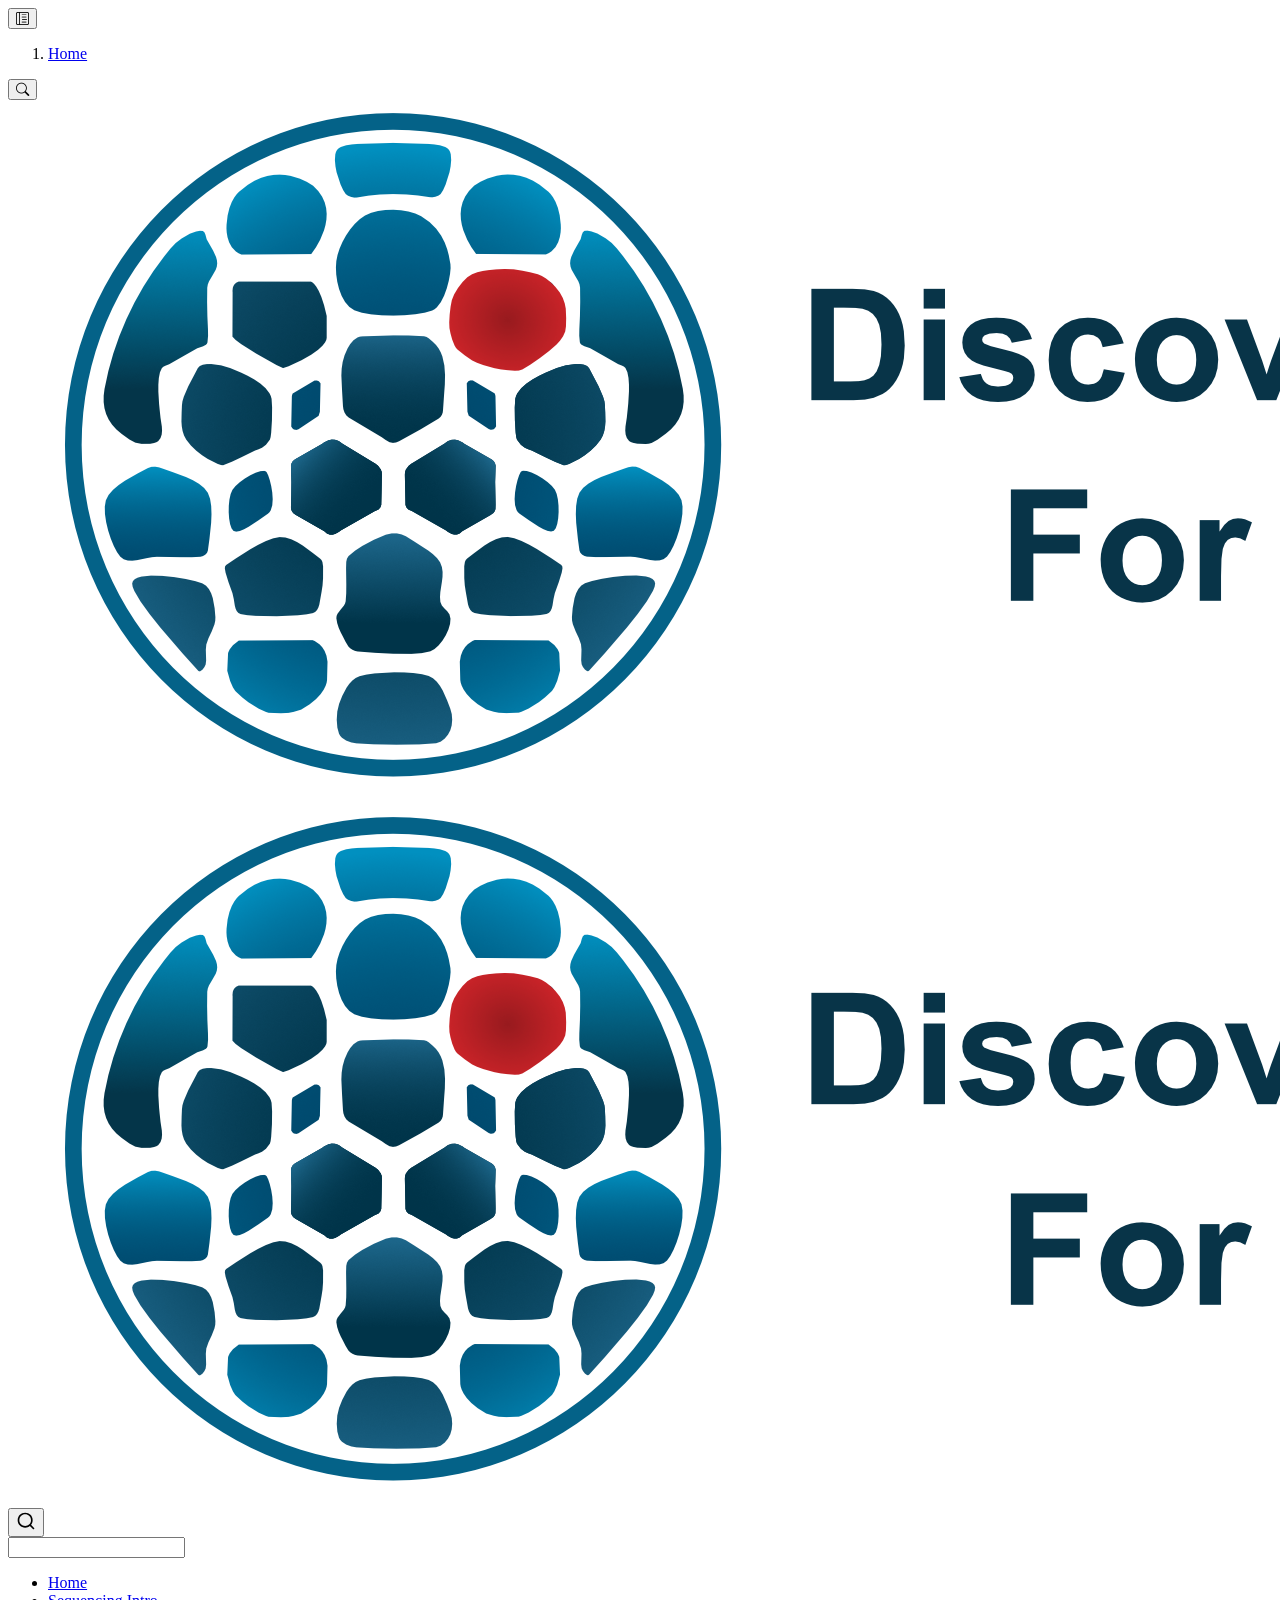
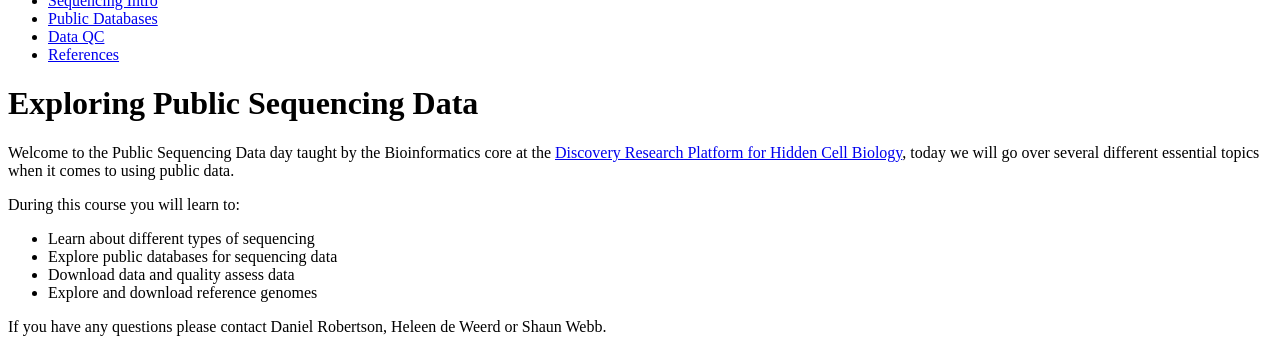
==== docs/index.html @ c01c335b "Initial setup of training" ====
<!DOCTYPE html>
<html xmlns="http://www.w3.org/1999/xhtml" lang="en" xml:lang="en"><head>

<meta charset="utf-8">
<meta name="generator" content="quarto-1.10.18">

<meta name="viewport" content="width=device-width, initial-scale=1.0, user-scalable=yes">


<title>Exploring Public Sequencing Data – Exploring Public Data</title>
<style>
/* Default styles provided by pandoc.
** See https://pandoc.org/MANUAL.html#variables-for-html for config info.
*/
span.smallcaps{font-variant: small-caps;}
div.columns{display: flex; gap: 1.5em;}
div.column{flex: auto;}
@media screen {
div.columns{gap: min(4vw, 1.5em);}
div.column{overflow-x: auto;}
}
div.hanging-indent{margin-left: 1.5em; text-indent: -1.5em;}
ul.task-list{list-style: none;}
ul.task-list li input[type="checkbox"] {
  width: 0.8em;
  margin: 0 0.8em 0.2em -1em; /* quarto-specific, see https://github.com/quarto-dev/quarto-cli/issues/4556 */ 
  vertical-align: middle;
}
</style>


<script src="site_libs/quarto-nav/quarto-nav.js"></script>
<script src="site_libs/quarto-nav/headroom.min.js"></script>
<script src="site_libs/clipboard/clipboard.min.js"></script>
<script src="site_libs/quarto-search/autocomplete.umd.js"></script>
<script src="site_libs/quarto-search/fuse.min.js"></script>
<script src="site_libs/quarto-search/quarto-search.js"></script>
<meta name="quarto:offset" content="./">
<link href="./images/DRP_banner_transparent2.png" rel="icon" type="image/png">
<script src="site_libs/quarto-html/quarto.js" type="module"></script>
<script src="site_libs/quarto-html/tabsets/tabsets.js" type="module"></script>
<script src="site_libs/quarto-html/popper.min.js"></script>
<script src="site_libs/quarto-html/tippy.umd.min.js"></script>
<script src="site_libs/quarto-html/anchor.min.js"></script>
<link href="site_libs/quarto-html/tippy.css" rel="stylesheet">
<link href="site_libs/quarto-html/quarto-syntax-highlighting-64a204ab8560d761af7679ceaba22944.css" rel="stylesheet" class="quarto-color-scheme" id="quarto-text-highlighting-styles">
<link href="site_libs/quarto-html/quarto-syntax-highlighting-dark-b85bc7c33db8c58e0ec93c3465666fed.css" rel="stylesheet" class="quarto-color-scheme quarto-color-alternate" id="quarto-text-highlighting-styles">
<link href="site_libs/quarto-html/quarto-syntax-highlighting-64a204ab8560d761af7679ceaba22944.css" rel="stylesheet" class="quarto-color-scheme-extra" id="quarto-text-highlighting-styles">
<script src="site_libs/bootstrap/bootstrap.min.js"></script>
<link href="site_libs/bootstrap/bootstrap-icons.css" rel="stylesheet">
<link href="site_libs/bootstrap/bootstrap-172ba59bd5e0b52282274ba0c0cc16fc.min.css" rel="stylesheet" append-hash="true" class="quarto-color-scheme" id="quarto-bootstrap" data-mode="light">
<link href="site_libs/bootstrap/bootstrap-dark-172ba59bd5e0b52282274ba0c0cc16fc.min.css" rel="stylesheet" append-hash="true" class="quarto-color-scheme quarto-color-alternate" id="quarto-bootstrap" data-mode="light">
<link href="site_libs/bootstrap/bootstrap-172ba59bd5e0b52282274ba0c0cc16fc.min.css" rel="stylesheet" append-hash="true" class="quarto-color-scheme-extra" id="quarto-bootstrap" data-mode="light">
<script id="quarto-search-options" type="application/json">{
  "location": "sidebar",
  "copy-button": false,
  "collapse-after": 3,
  "panel-placement": "start",
  "type": "textbox",
  "limit": 50,
  "keyboard-shortcut": [
    "f",
    "/",
    "s"
  ],
  "show-item-context": false,
  "language": {
    "search-no-results-text": "No results",
    "search-matching-documents-text": "matching documents",
    "search-copy-link-title": "Copy link to search",
    "search-hide-matches-text": "Hide additional matches",
    "search-more-match-text": "more match in this document",
    "search-more-matches-text": "more matches in this document",
    "search-clear-button-title": "Clear",
    "search-text-placeholder": "",
    "search-detached-cancel-button-title": "Cancel",
    "search-submit-button-title": "Submit",
    "search-label": "Search"
  }
}</script>


<link rel="stylesheet" href="challengestyles.css">
</head>

<body class="nav-sidebar floating quarto-light">

<div id="quarto-search-results"></div>
  <header id="quarto-header" class="headroom fixed-top">
  <nav class="quarto-secondary-nav">
    <div class="container-fluid d-flex">
      <button type="button" class="quarto-btn-toggle btn" data-bs-toggle="collapse" role="button" data-bs-target=".quarto-sidebar-collapse-item" aria-controls="quarto-sidebar" aria-expanded="false" aria-label="Toggle sidebar navigation" onclick="if (window.quartoToggleHeadroom) { window.quartoToggleHeadroom(); }">
        <i class="bi bi-layout-text-sidebar-reverse"></i>
      </button>
        <nav class="quarto-page-breadcrumbs" aria-label="breadcrumb"><ol class="breadcrumb"><li class="breadcrumb-item"><a href="./index.html">Home</a></li></ol></nav>
        <a class="flex-grow-1" role="navigation" data-bs-toggle="collapse" data-bs-target=".quarto-sidebar-collapse-item" aria-controls="quarto-sidebar" aria-expanded="false" aria-label="Toggle sidebar navigation" onclick="if (window.quartoToggleHeadroom) { window.quartoToggleHeadroom(); }">      
        </a>
      <button type="button" class="btn quarto-search-button" aria-label="Search" onclick="window.quartoOpenSearch();">
        <i class="bi bi-search"></i>
      </button>
    </div>
  </nav>
</header>
<!-- content -->
<div id="quarto-content" class="quarto-container page-columns page-rows-contents page-layout-article">
<!-- sidebar -->
  <nav id="quarto-sidebar" class="sidebar collapse collapse-horizontal quarto-sidebar-collapse-item sidebar-navigation floating overflow-auto">
    <div class="pt-lg-2 mt-2 text-left sidebar-header">
      <a href="./index.html" class="sidebar-logo-link">
      <img src="./images/DRP_banner_transparent2.png" alt="" class="sidebar-logo light-content py-0 d-lg-inline d-none">
      <img src="./images/DRP_banner_transparent2.png" alt="" class="sidebar-logo dark-content py-0 d-lg-inline d-none">
      </a>
      </div>
        <div class="mt-2 flex-shrink-0 align-items-center">
        <div class="sidebar-search">
        <div id="quarto-search" class="" title="Search"></div>
        </div>
        </div>
    <div class="sidebar-menu-container"> 
    <ul class="list-unstyled mt-1">
        <li class="sidebar-item">
  <div class="sidebar-item-container"> 
  <a href="./index.html" class="sidebar-item-text sidebar-link active">
 <span class="menu-text">Home</span></a>
  </div>
</li>
        <li class="sidebar-item">
  <div class="sidebar-item-container"> 
  <a href="./01_Sequencing.html" class="sidebar-item-text sidebar-link">
 <span class="menu-text">Sequencing Intro</span></a>
  </div>
</li>
        <li class="sidebar-item">
  <div class="sidebar-item-container"> 
  <a href="./02_PublicDatasets.html" class="sidebar-item-text sidebar-link">
 <span class="menu-text">Public Databases</span></a>
  </div>
</li>
        <li class="sidebar-item">
  <div class="sidebar-item-container"> 
  <a href="./03_QC.html" class="sidebar-item-text sidebar-link">
 <span class="menu-text">Data QC</span></a>
  </div>
</li>
        <li class="sidebar-item">
  <div class="sidebar-item-container"> 
  <a href="./04_ReferenceGenomes.html" class="sidebar-item-text sidebar-link">
 <span class="menu-text">References</span></a>
  </div>
</li>
    </ul>
    </div>
</nav>
<div id="quarto-sidebar-glass" class="quarto-sidebar-collapse-item" data-bs-toggle="collapse" data-bs-target=".quarto-sidebar-collapse-item"></div>
<!-- margin-sidebar -->
    <div id="quarto-margin-sidebar" class="sidebar margin-sidebar zindex-bottom">
        
    </div>
<!-- main -->
<main class="content" id="quarto-document-content">

<header id="title-block-header" class="quarto-title-block default">
<div class="quarto-title">
<h1 class="title">Exploring Public Sequencing Data</h1>
</div>



<div class="quarto-title-meta">

    
  
    
  </div>
  


</header>


<p>Welcome to the Public Sequencing Data day taught by the Bioinformatics core at the <a href="https://biology.ed.ac.uk/drp">Discovery Research Platform for Hidden Cell Biology</a>, today we will go over several different essential topics when it comes to using public data.</p>
<p>During this course you will learn to:</p>
<ul>
<li>Learn about different types of sequencing</li>
<li>Explore public databases for sequencing data</li>
<li>Download data and quality assess data</li>
<li>Explore and download reference genomes</li>
</ul>
<p>If you have any questions please contact Daniel Robertson, Heleen de Weerd or Shaun Webb.</p>



</main> <!-- /main -->
<script id="quarto-html-after-body" type="application/javascript">
  window.document.addEventListener("DOMContentLoaded", function (event) {
    const icon = "";
    const anchorJS = new window.AnchorJS();
    anchorJS.options = {
      placement: 'right',
      icon: icon
    };
    anchorJS.add('.anchored');
    const isCodeAnnotation = (el) => {
      for (const clz of el.classList) {
        if (clz.startsWith('code-annotation-')) {                     
          return true;
        }
      }
      return false;
    }
    const onCopySuccess = function(e) {
      // button target
      const button = e.trigger;
      // don't keep focus
      button.blur();
      // flash "checked"
      button.classList.add('code-copy-button-checked');
      var currentTitle = button.getAttribute("title");
      button.setAttribute("title", "Copied!");
      let tooltip;
      if (window.bootstrap) {
        button.setAttribute("data-bs-toggle", "tooltip");
        button.setAttribute("data-bs-placement", "left");
        button.setAttribute("data-bs-title", "Copied!");
        tooltip = new bootstrap.Tooltip(button, 
          { trigger: "manual", 
            customClass: "code-copy-button-tooltip",
            offset: [0, -8]});
        tooltip.show();    
      }
      setTimeout(function() {
        if (tooltip) {
          tooltip.hide();
          button.removeAttribute("data-bs-title");
          button.removeAttribute("data-bs-toggle");
          button.removeAttribute("data-bs-placement");
        }
        button.setAttribute("title", currentTitle);
        button.classList.remove('code-copy-button-checked');
      }, 1000);
      // clear code selection
      e.clearSelection();
    }
    const getTextToCopy = function(trigger) {
      const outerScaffold = trigger.parentElement.cloneNode(true);
      const codeEl = outerScaffold.querySelector('code');
      for (const childEl of codeEl.children) {
        if (isCodeAnnotation(childEl)) {
          childEl.remove();
        }
      }
      return codeEl.innerText;
    }
    const clipboard = new window.ClipboardJS('.code-copy-button:not([data-in-quarto-modal])', {
      text: getTextToCopy
    });
    clipboard.on('success', onCopySuccess);
    if (window.document.getElementById('quarto-embedded-source-code-modal')) {
      const clipboardModal = new window.ClipboardJS('.code-copy-button[data-in-quarto-modal]', {
        text: getTextToCopy,
        container: window.document.getElementById('quarto-embedded-source-code-modal')
      });
      clipboardModal.on('success', onCopySuccess);
    }
      var localhostRegex = new RegExp(/^(?:http|https):\/\/localhost\:?[0-9]*\//);
      var mailtoRegex = new RegExp(/^mailto:/);
        var filterRegex = new RegExp('/' + window.location.host + '/');
      var isInternal = (href) => {
          return filterRegex.test(href) || localhostRegex.test(href) || mailtoRegex.test(href);
      }
      // Inspect non-navigation links and adorn them if external
     var links = window.document.querySelectorAll('a[href]:not(.nav-link):not(.navbar-brand):not(.toc-action):not(.sidebar-link):not(.sidebar-item-toggle):not(.pagination-link):not(.no-external):not([aria-hidden]):not(.dropdown-item):not(.quarto-navigation-tool):not(.about-link)');
      for (var i=0; i<links.length; i++) {
        const link = links[i];
        if (!isInternal(link.href)) {
          // undo the damage that might have been done by quarto-nav.js in the case of
          // links that we want to consider external
          if (link.dataset.originalHref !== undefined) {
            link.href = link.dataset.originalHref;
          }
            // target, if specified
            link.setAttribute("target", "_blank");
            if (link.getAttribute("rel") === null) {
              link.setAttribute("rel", "noopener");
            }
        }
      }
    function tippyHover(el, contentFn, onTriggerFn, onUntriggerFn) {
      const config = {
        allowHTML: true,
        maxWidth: 500,
        delay: 100,
        arrow: false,
        appendTo: function(el) {
            return el.parentElement;
        },
        interactive: true,
        interactiveBorder: 10,
        theme: 'quarto',
        placement: 'bottom-start',
      };
      if (contentFn) {
        config.content = contentFn;
      }
      if (onTriggerFn) {
        config.onTrigger = onTriggerFn;
      }
      if (onUntriggerFn) {
        config.onUntrigger = onUntriggerFn;
      }
      window.tippy(el, config); 
    }
    const noterefs = window.document.querySelectorAll('a[role="doc-noteref"]');
    for (var i=0; i<noterefs.length; i++) {
      const ref = noterefs[i];
      tippyHover(ref, function() {
        // use id or data attribute instead here
        let href = ref.getAttribute('data-footnote-href') || ref.getAttribute('href');
        try { href = new URL(href).hash; } catch {}
        const id = href.replace(/^#\/?/, "");
        const note = window.document.getElementById(id);
        if (note) {
          return note.innerHTML;
        } else {
          return "";
        }
      });
    }
    const xrefs = window.document.querySelectorAll('a.quarto-xref');
    const processXRef = (id, note) => {
      // Strip column container classes
      const stripColumnClz = (el) => {
        el.classList.remove("page-full", "page-columns");
        if (el.children) {
          for (const child of el.children) {
            stripColumnClz(child);
          }
        }
      }
      stripColumnClz(note)
      if (id === null || id.startsWith('sec-')) {
        // Special case sections, only their first couple elements
        const container = document.createElement("div");
        if (note.children && note.children.length > 2) {
          container.appendChild(note.children[0].cloneNode(true));
          for (let i = 1; i < note.children.length; i++) {
            const child = note.children[i];
            if (child.tagName === "P" && child.innerText === "") {
              continue;
            } else {
              container.appendChild(child.cloneNode(true));
              break;
            }
          }
          if (window.Quarto?.typesetMath) {
            window.Quarto.typesetMath(container);
          }
          return container.innerHTML
        } else {
          if (window.Quarto?.typesetMath) {
            window.Quarto.typesetMath(note);
          }
          return note.innerHTML;
        }
      } else {
        // Remove any anchor links if they are present
        const anchorLink = note.querySelector('a.anchorjs-link');
        if (anchorLink) {
          anchorLink.remove();
        }
        if (window.Quarto?.typesetMath) {
          window.Quarto.typesetMath(note);
        }
        if (note.classList.contains("callout")) {
          return note.outerHTML;
        } else {
          return note.innerHTML;
        }
      }
    }
    for (var i=0; i<xrefs.length; i++) {
      const xref = xrefs[i];
      tippyHover(xref, undefined, function(instance) {
        instance.disable();
        let url = xref.getAttribute('href');
        let hash = undefined; 
        if (url.startsWith('#')) {
          hash = url;
        } else {
          try { hash = new URL(url).hash; } catch {}
        }
        if (hash) {
          const id = hash.replace(/^#\/?/, "");
          const note = window.document.getElementById(id);
          if (note !== null) {
            try {
              const html = processXRef(id, note.cloneNode(true));
              instance.setContent(html);
            } finally {
              instance.enable();
              instance.show();
            }
          } else {
            // See if we can fetch this
            fetch(url.split('#')[0])
            .then(res => res.text())
            .then(html => {
              const parser = new DOMParser();
              const htmlDoc = parser.parseFromString(html, "text/html");
              const note = htmlDoc.getElementById(id);
              if (note !== null) {
                const html = processXRef(id, note);
                instance.setContent(html);
              } 
            }).finally(() => {
              instance.enable();
              instance.show();
            });
          }
        } else {
          // See if we can fetch a full url (with no hash to target)
          // This is a special case and we should probably do some content thinning / targeting
          fetch(url)
          .then(res => res.text())
          .then(html => {
            const parser = new DOMParser();
            const htmlDoc = parser.parseFromString(html, "text/html");
            const note = htmlDoc.querySelector('main.content');
            if (note !== null) {
              // This should only happen for chapter cross references
              // (since there is no id in the URL)
              // remove the first header
              if (note.children.length > 0 && note.children[0].tagName === "HEADER") {
                note.children[0].remove();
              }
              const html = processXRef(null, note);
              instance.setContent(html);
            } 
          }).finally(() => {
            instance.enable();
            instance.show();
          });
        }
      }, function(instance) {
      });
    }
        let selectedAnnoteEl;
        const selectorForAnnotation = ( cell, annotation) => {
          let cellAttr = 'data-code-cell="' + cell + '"';
          let lineAttr = 'data-code-annotation="' +  annotation + '"';
          const selector = 'span[' + cellAttr + '][' + lineAttr + ']';
          return selector;
        }
        const selectCodeLines = (annoteEl) => {
          const doc = window.document;
          const targetCell = annoteEl.getAttribute("data-target-cell");
          const targetAnnotation = annoteEl.getAttribute("data-target-annotation");
          const annoteSpan = window.document.querySelector(selectorForAnnotation(targetCell, targetAnnotation));
          const lines = annoteSpan.getAttribute("data-code-lines").split(",");
          const lineIds = lines.map((line) => {
            return targetCell + "-" + line;
          })
          let top = null;
          let height = null;
          let parent = null;
          if (lineIds.length > 0) {
              //compute the position of the single el (top and bottom and make a div)
              const el = window.document.getElementById(lineIds[0]);
              top = el.offsetTop;
              height = el.offsetHeight;
              parent = el.parentElement.parentElement;
            if (lineIds.length > 1) {
              const lastEl = window.document.getElementById(lineIds[lineIds.length - 1]);
              const bottom = lastEl.offsetTop + lastEl.offsetHeight;
              height = bottom - top;
            }
            if (top !== null && height !== null && parent !== null) {
              // cook up a div (if necessary) and position it 
              let div = window.document.getElementById("code-annotation-line-highlight");
              if (div === null) {
                div = window.document.createElement("div");
                div.setAttribute("id", "code-annotation-line-highlight");
                div.style.position = 'absolute';
                parent.appendChild(div);
              }
              div.style.top = top - 2 + "px";
              div.style.height = height + 4 + "px";
              div.style.left = 0;
              let gutterDiv = window.document.getElementById("code-annotation-line-highlight-gutter");
              if (gutterDiv === null) {
                gutterDiv = window.document.createElement("div");
                gutterDiv.setAttribute("id", "code-annotation-line-highlight-gutter");
                gutterDiv.style.position = 'absolute';
                const codeCell = window.document.getElementById(targetCell);
                const gutter = codeCell.querySelector('.code-annotation-gutter');
                gutter.appendChild(gutterDiv);
              }
              gutterDiv.style.top = top - 2 + "px";
              gutterDiv.style.height = height + 4 + "px";
            }
            selectedAnnoteEl = annoteEl;
          }
        };
        const unselectCodeLines = () => {
          const elementsIds = ["code-annotation-line-highlight", "code-annotation-line-highlight-gutter"];
          elementsIds.forEach((elId) => {
            const div = window.document.getElementById(elId);
            if (div) {
              div.remove();
            }
          });
          selectedAnnoteEl = undefined;
        };
          // Handle positioning of the toggle
      window.addEventListener(
        "resize",
        throttle(() => {
          elRect = undefined;
          if (selectedAnnoteEl) {
            selectCodeLines(selectedAnnoteEl);
          }
        }, 10)
      );
      function throttle(fn, ms) {
      let throttle = false;
      let timer;
        return (...args) => {
          if(!throttle) { // first call gets through
              fn.apply(this, args);
              throttle = true;
          } else { // all the others get throttled
              if(timer) clearTimeout(timer); // cancel #2
              timer = setTimeout(() => {
                fn.apply(this, args);
                timer = throttle = false;
              }, ms);
          }
        };
      }
        // Attach click handler to the DT
        const annoteDls = window.document.querySelectorAll('dt[data-target-cell]');
        for (const annoteDlNode of annoteDls) {
          annoteDlNode.addEventListener('click', (event) => {
            const clickedEl = event.target;
            if (clickedEl !== selectedAnnoteEl) {
              unselectCodeLines();
              const activeEl = window.document.querySelector('dt[data-target-cell].code-annotation-active');
              if (activeEl) {
                activeEl.classList.remove('code-annotation-active');
              }
              selectCodeLines(clickedEl);
              clickedEl.classList.add('code-annotation-active');
            } else {
              // Unselect the line
              unselectCodeLines();
              clickedEl.classList.remove('code-annotation-active');
            }
          });
        }
    const findCites = (el) => {
      const parentEl = el.parentElement;
      if (parentEl) {
        const cites = parentEl.dataset.cites;
        if (cites) {
          return {
            el,
            cites: cites.split(' ')
          };
        } else {
          return findCites(el.parentElement)
        }
      } else {
        return undefined;
      }
    };
    var bibliorefs = window.document.querySelectorAll('a[role="doc-biblioref"]');
    for (var i=0; i<bibliorefs.length; i++) {
      const ref = bibliorefs[i];
      const citeInfo = findCites(ref);
      if (citeInfo) {
        tippyHover(citeInfo.el, function() {
          var popup = window.document.createElement('div');
          citeInfo.cites.forEach(function(cite) {
            var citeDiv = window.document.createElement('div');
            citeDiv.classList.add('hanging-indent');
            citeDiv.classList.add('csl-entry');
            var biblioDiv = window.document.getElementById('ref-' + cite);
            if (biblioDiv) {
              citeDiv.innerHTML = biblioDiv.innerHTML;
            }
            popup.appendChild(citeDiv);
          });
          return popup.innerHTML;
        });
      }
    }
  });
  </script>
</div> <!-- /content -->




</body></html>
---- docs/site_libs/quarto-html/tippy.css ----
.tippy-box[data-animation=fade][data-state=hidden]{opacity:0}[data-tippy-root]{max-width:calc(100vw - 10px)}.tippy-box{position:relative;background-color:#333;color:#fff;border-radius:4px;font-size:14px;line-height:1.4;white-space:normal;outline:0;transition-property:transform,visibility,opacity}.tippy-box[data-placement^=top]>.tippy-arrow{bottom:0}.tippy-box[data-placement^=top]>.tippy-arrow:before{bottom:-7px;left:0;border-width:8px 8px 0;border-top-color:initial;transform-origin:center top}.tippy-box[data-placement^=bottom]>.tippy-arrow{top:0}.tippy-box[data-placement^=bottom]>.tippy-arrow:before{top:-7px;left:0;border-width:0 8px 8px;border-bottom-color:initial;transform-origin:center bottom}.tippy-box[data-placement^=left]>.tippy-arrow{right:0}.tippy-box[data-placement^=left]>.tippy-arrow:before{border-width:8px 0 8px 8px;border-left-color:initial;right:-7px;transform-origin:center left}.tippy-box[data-placement^=right]>.tippy-arrow{left:0}.tippy-box[data-placement^=right]>.tippy-arrow:before{left:-7px;border-width:8px 8px 8px 0;border-right-color:initial;transform-origin:center right}.tippy-box[data-inertia][data-state=visible]{transition-timing-function:cubic-bezier(.54,1.5,.38,1.11)}.tippy-arrow{width:16px;height:16px;color:#333}.tippy-arrow:before{content:"";position:absolute;border-color:transparent;border-style:solid}.tippy-content{position:relative;padding:5px 9px;z-index:1}
---- docs/site_libs/quarto-html/quarto-syntax-highlighting-64a204ab8560d761af7679ceaba22944.css ----
/* quarto syntax highlight colors */
:root {
  --quarto-hl-ot-color: #003B4F;
  --quarto-hl-at-color: #657422;
  --quarto-hl-ss-color: #20794D;
  --quarto-hl-an-color: #5E5E5E;
  --quarto-hl-fu-color: #4758AB;
  --quarto-hl-st-color: #20794D;
  --quarto-hl-cf-color: #003B4F;
  --quarto-hl-op-color: #5E5E5E;
  --quarto-hl-er-color: #AD0000;
  --quarto-hl-bn-color: #AD0000;
  --quarto-hl-al-color: #AD0000;
  --quarto-hl-va-color: #111111;
  --quarto-hl-bu-color: inherit;
  --quarto-hl-ex-color: inherit;
  --quarto-hl-pp-color: #AD0000;
  --quarto-hl-in-color: #5E5E5E;
  --quarto-hl-vs-color: #20794D;
  --quarto-hl-wa-color: #5E5E5E;
  --quarto-hl-do-color: #5E5E5E;
  --quarto-hl-im-color: #00769E;
  --quarto-hl-ch-color: #20794D;
  --quarto-hl-dt-color: #AD0000;
  --quarto-hl-fl-color: #AD0000;
  --quarto-hl-co-color: #5E5E5E;
  --quarto-hl-cv-color: #5E5E5E;
  --quarto-hl-cn-color: #8f5902;
  --quarto-hl-sc-color: #5E5E5E;
  --quarto-hl-dv-color: #AD0000;
  --quarto-hl-kw-color: #003B4F;
}

/* other quarto variables */
:root {
  --quarto-font-monospace: SFMono-Regular, Menlo, Monaco, Consolas, "Liberation Mono", "Courier New", monospace;
}

/* syntax highlight based on Pandoc's rules */
pre > code.sourceCode > span {
  color: #003B4F;
}

code.sourceCode > span {
  color: #003B4F;
}

div.sourceCode,
div.sourceCode pre.sourceCode {
  color: #003B4F;
}

/* Normal */
code span {
  color: #003B4F;
}

/* Alert */
code span.al {
  color: #AD0000;
  font-style: inherit;
}

/* Annotation */
code span.an {
  color: #5E5E5E;
  font-style: inherit;
}

/* Attribute */
code span.at {
  color: #657422;
  font-style: inherit;
}

/* BaseN */
code span.bn {
  color: #AD0000;
  font-style: inherit;
}

/* BuiltIn */
code span.bu {
  font-style: inherit;
}

/* ControlFlow */
code span.cf {
  color: #003B4F;
  font-weight: bold;
  font-style: inherit;
}

/* Char */
code span.ch {
  color: #20794D;
  font-style: inherit;
}

/* Constant */
code span.cn {
  color: #8f5902;
  font-style: inherit;
}

/* Comment */
code span.co {
  color: #5E5E5E;
  font-style: inherit;
}

/* CommentVar */
code span.cv {
  color: #5E5E5E;
  font-style: italic;
}

/* Documentation */
code span.do {
  color: #5E5E5E;
  font-style: italic;
}

/* DataType */
code span.dt {
  color: #AD0000;
  font-style: inherit;
}

/* DecVal */
code span.dv {
  color: #AD0000;
  font-style: inherit;
}

/* Error */
code span.er {
  color: #AD0000;
  font-style: inherit;
}

/* Extension */
code span.ex {
  font-style: inherit;
}

/* Float */
code span.fl {
  color: #AD0000;
  font-style: inherit;
}

/* Function */
code span.fu {
  color: #4758AB;
  font-style: inherit;
}

/* Import */
code span.im {
  color: #00769E;
  font-style: inherit;
}

/* Information */
code span.in {
  color: #5E5E5E;
  font-style: inherit;
}

/* Keyword */
code span.kw {
  color: #003B4F;
  font-weight: bold;
  font-style: inherit;
}

/* Operator */
code span.op {
  color: #5E5E5E;
  font-style: inherit;
}

/* Other */
code span.ot {
  color: #003B4F;
  font-style: inherit;
}

/* Preprocessor */
code span.pp {
  color: #AD0000;
  font-style: inherit;
}

/* SpecialChar */
code span.sc {
  color: #5E5E5E;
  font-style: inherit;
}

/* SpecialString */
code span.ss {
  color: #20794D;
  font-style: inherit;
}

/* String */
code span.st {
  color: #20794D;
  font-style: inherit;
}

/* Variable */
code span.va {
  color: #111111;
  font-style: inherit;
}

/* VerbatimString */
code span.vs {
  color: #20794D;
  font-style: inherit;
}

/* Warning */
code span.wa {
  color: #5E5E5E;
  font-style: italic;
}

.prevent-inlining {
  content: "</";
}

/*# sourceMappingURL=9d8d5bb603a83b8298b89080a598c93b.css.map */
---- docs/site_libs/quarto-html/quarto-syntax-highlighting-dark-b85bc7c33db8c58e0ec93c3465666fed.css ----
/* quarto syntax highlight colors */
:root {
  --quarto-hl-al-color: #f07178;
  --quarto-hl-an-color: #d4d0ab;
  --quarto-hl-at-color: #00e0e0;
  --quarto-hl-bn-color: #d4d0ab;
  --quarto-hl-bu-color: #abe338;
  --quarto-hl-ch-color: #abe338;
  --quarto-hl-co-color: #f8f8f2;
  --quarto-hl-cv-color: #ffd700;
  --quarto-hl-cn-color: #ffd700;
  --quarto-hl-cf-color: #ffa07a;
  --quarto-hl-dt-color: #ffa07a;
  --quarto-hl-dv-color: #d4d0ab;
  --quarto-hl-do-color: #f8f8f2;
  --quarto-hl-er-color: #f07178;
  --quarto-hl-ex-color: #00e0e0;
  --quarto-hl-fl-color: #d4d0ab;
  --quarto-hl-fu-color: #ffa07a;
  --quarto-hl-im-color: #abe338;
  --quarto-hl-in-color: #d4d0ab;
  --quarto-hl-kw-color: #ffa07a;
  --quarto-hl-op-color: #ffa07a;
  --quarto-hl-ot-color: #00e0e0;
  --quarto-hl-pp-color: #dcc6e0;
  --quarto-hl-re-color: #00e0e0;
  --quarto-hl-sc-color: #abe338;
  --quarto-hl-ss-color: #abe338;
  --quarto-hl-st-color: #abe338;
  --quarto-hl-va-color: #00e0e0;
  --quarto-hl-vs-color: #abe338;
  --quarto-hl-wa-color: #dcc6e0;
}

/* other quarto variables */
:root {
  --quarto-font-monospace: SFMono-Regular, Menlo, Monaco, Consolas, "Liberation Mono", "Courier New", monospace;
}

/* syntax highlight based on Pandoc's rules */
pre > code.sourceCode > span {
  color: #f8f8f2;
}

code.sourceCode > span {
  color: #f8f8f2;
}

div.sourceCode,
div.sourceCode pre.sourceCode {
  color: #f8f8f2;
}

/* Normal */
code span {
  color: #f8f8f2;
}

/* Alert */
code span.al {
  color: #f07178;
}

/* Annotation */
code span.an {
  color: #d4d0ab;
}

/* Attribute */
code span.at {
  color: #00e0e0;
}

/* BaseN */
code span.bn {
  color: #d4d0ab;
}

/* BuiltIn */
code span.bu {
  color: #abe338;
}

/* ControlFlow */
code span.cf {
  font-weight: bold;
  color: #ffa07a;
}

/* Char */
code span.ch {
  color: #abe338;
}

/* Constant */
code span.cn {
  color: #ffd700;
}

/* Comment */
code span.co {
  font-style: italic;
  color: #f8f8f2;
}

/* CommentVar */
code span.cv {
  color: #ffd700;
}

/* Documentation */
code span.do {
  color: #f8f8f2;
}

/* DataType */
code span.dt {
  color: #ffa07a;
}

/* DecVal */
code span.dv {
  color: #d4d0ab;
}

/* Error */
code span.er {
  color: #f07178;
  text-decoration: underline;
}

/* Extension */
code span.ex {
  font-weight: bold;
  color: #00e0e0;
}

/* Float */
code span.fl {
  color: #d4d0ab;
}

/* Function */
code span.fu {
  color: #ffa07a;
}

/* Import */
code span.im {
  color: #abe338;
}

/* Information */
code span.in {
  color: #d4d0ab;
}

/* Keyword */
code span.kw {
  font-weight: bold;
  color: #ffa07a;
}

/* Operator */
code span.op {
  color: #ffa07a;
}

/* Other */
code span.ot {
  color: #00e0e0;
}

/* Preprocessor */
code span.pp {
  color: #dcc6e0;
}

/* RegionMarker */
code span.re {
  background-color: #f8f8f2;
  color: #00e0e0;
}

/* SpecialChar */
code span.sc {
  color: #abe338;
}

/* SpecialString */
code span.ss {
  color: #abe338;
}

/* String */
code span.st {
  color: #abe338;
}

/* Variable */
code span.va {
  color: #00e0e0;
}

/* VerbatimString */
code span.vs {
  color: #abe338;
}

/* Warning */
code span.wa {
  color: #dcc6e0;
}

.prevent-inlining {
  content: "</";
}

/*# sourceMappingURL=4ed8f1090dec6531da29ab00902aa718.css.map */
---- docs/site_libs/quarto-html/quarto-syntax-highlighting-64a204ab8560d761af7679ceaba22944.css ----
/* quarto syntax highlight colors */
:root {
  --quarto-hl-ot-color: #003B4F;
  --quarto-hl-at-color: #657422;
  --quarto-hl-ss-color: #20794D;
  --quarto-hl-an-color: #5E5E5E;
  --quarto-hl-fu-color: #4758AB;
  --quarto-hl-st-color: #20794D;
  --quarto-hl-cf-color: #003B4F;
  --quarto-hl-op-color: #5E5E5E;
  --quarto-hl-er-color: #AD0000;
  --quarto-hl-bn-color: #AD0000;
  --quarto-hl-al-color: #AD0000;
  --quarto-hl-va-color: #111111;
  --quarto-hl-bu-color: inherit;
  --quarto-hl-ex-color: inherit;
  --quarto-hl-pp-color: #AD0000;
  --quarto-hl-in-color: #5E5E5E;
  --quarto-hl-vs-color: #20794D;
  --quarto-hl-wa-color: #5E5E5E;
  --quarto-hl-do-color: #5E5E5E;
  --quarto-hl-im-color: #00769E;
  --quarto-hl-ch-color: #20794D;
  --quarto-hl-dt-color: #AD0000;
  --quarto-hl-fl-color: #AD0000;
  --quarto-hl-co-color: #5E5E5E;
  --quarto-hl-cv-color: #5E5E5E;
  --quarto-hl-cn-color: #8f5902;
  --quarto-hl-sc-color: #5E5E5E;
  --quarto-hl-dv-color: #AD0000;
  --quarto-hl-kw-color: #003B4F;
}

/* other quarto variables */
:root {
  --quarto-font-monospace: SFMono-Regular, Menlo, Monaco, Consolas, "Liberation Mono", "Courier New", monospace;
}

/* syntax highlight based on Pandoc's rules */
pre > code.sourceCode > span {
  color: #003B4F;
}

code.sourceCode > span {
  color: #003B4F;
}

div.sourceCode,
div.sourceCode pre.sourceCode {
  color: #003B4F;
}

/* Normal */
code span {
  color: #003B4F;
}

/* Alert */
code span.al {
  color: #AD0000;
  font-style: inherit;
}

/* Annotation */
code span.an {
  color: #5E5E5E;
  font-style: inherit;
}

/* Attribute */
code span.at {
  color: #657422;
  font-style: inherit;
}

/* BaseN */
code span.bn {
  color: #AD0000;
  font-style: inherit;
}

/* BuiltIn */
code span.bu {
  font-style: inherit;
}

/* ControlFlow */
code span.cf {
  color: #003B4F;
  font-weight: bold;
  font-style: inherit;
}

/* Char */
code span.ch {
  color: #20794D;
  font-style: inherit;
}

/* Constant */
code span.cn {
  color: #8f5902;
  font-style: inherit;
}

/* Comment */
code span.co {
  color: #5E5E5E;
  font-style: inherit;
}

/* CommentVar */
code span.cv {
  color: #5E5E5E;
  font-style: italic;
}

/* Documentation */
code span.do {
  color: #5E5E5E;
  font-style: italic;
}

/* DataType */
code span.dt {
  color: #AD0000;
  font-style: inherit;
}

/* DecVal */
code span.dv {
  color: #AD0000;
  font-style: inherit;
}

/* Error */
code span.er {
  color: #AD0000;
  font-style: inherit;
}

/* Extension */
code span.ex {
  font-style: inherit;
}

/* Float */
code span.fl {
  color: #AD0000;
  font-style: inherit;
}

/* Function */
code span.fu {
  color: #4758AB;
  font-style: inherit;
}

/* Import */
code span.im {
  color: #00769E;
  font-style: inherit;
}

/* Information */
code span.in {
  color: #5E5E5E;
  font-style: inherit;
}

/* Keyword */
code span.kw {
  color: #003B4F;
  font-weight: bold;
  font-style: inherit;
}

/* Operator */
code span.op {
  color: #5E5E5E;
  font-style: inherit;
}

/* Other */
code span.ot {
  color: #003B4F;
  font-style: inherit;
}

/* Preprocessor */
code span.pp {
  color: #AD0000;
  font-style: inherit;
}

/* SpecialChar */
code span.sc {
  color: #5E5E5E;
  font-style: inherit;
}

/* SpecialString */
code span.ss {
  color: #20794D;
  font-style: inherit;
}

/* String */
code span.st {
  color: #20794D;
  font-style: inherit;
}

/* Variable */
code span.va {
  color: #111111;
  font-style: inherit;
}

/* VerbatimString */
code span.vs {
  color: #20794D;
  font-style: inherit;
}

/* Warning */
code span.wa {
  color: #5E5E5E;
  font-style: italic;
}

.prevent-inlining {
  content: "</";
}

/*# sourceMappingURL=9d8d5bb603a83b8298b89080a598c93b.css.map */
---- docs/challengestyles.css ----
.key-points {
  padding: 1em;
  background: #587e76;
  color: white;
  border: 2px;
  border-radius: 2px;
}

.challenge {
  padding: 1em;
  background: #667292;
  color: white;
  border: 2px;
  border-radius: 2px;
}

.exercise {
  padding: 1em;
  background: #6b2c37;
  color: white;
  border: 2px;
  border-radius: 2px;
}
.solution {
  padding: 1em;
  background: white;
  color: black;
  border: 2px solid #87bdd8;
  border-radius: 2px;
}

details > summary {
  color: white;
}
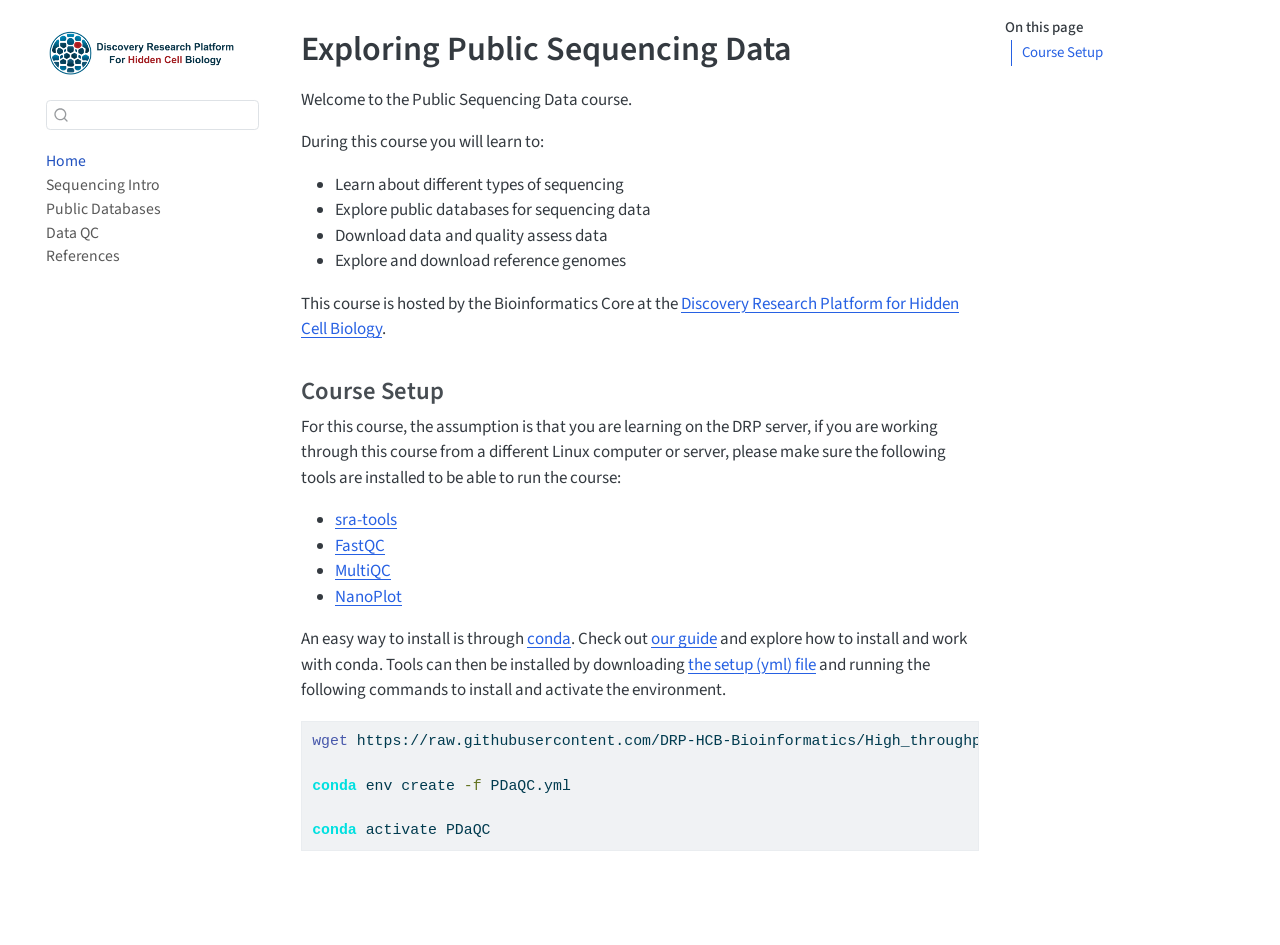
==== commit 2dbbc25b: "update docs" ====
--- a/docs/index.html
+++ b/docs/index.html
@@ -2,29 +2,58 @@
 <html xmlns="http://www.w3.org/1999/xhtml" lang="en" xml:lang="en"><head>
 
 <meta charset="utf-8">
-<meta name="generator" content="quarto-1.10.18">
+<meta name="generator" content="quarto-1.8.27">
 
 <meta name="viewport" content="width=device-width, initial-scale=1.0, user-scalable=yes">
 
 
 <title>Exploring Public Sequencing Data – Exploring Public Data</title>
 <style>
-/* Default styles provided by pandoc.
-** See https://pandoc.org/MANUAL.html#variables-for-html for config info.
-*/
+code{white-space: pre-wrap;}
 span.smallcaps{font-variant: small-caps;}
-div.columns{display: flex; gap: 1.5em;}
-div.column{flex: auto;}
-@media screen {
-div.columns{gap: min(4vw, 1.5em);}
-div.column{overflow-x: auto;}
-}
+div.columns{display: flex; gap: min(4vw, 1.5em);}
+div.column{flex: auto; overflow-x: auto;}
 div.hanging-indent{margin-left: 1.5em; text-indent: -1.5em;}
 ul.task-list{list-style: none;}
 ul.task-list li input[type="checkbox"] {
   width: 0.8em;
   margin: 0 0.8em 0.2em -1em; /* quarto-specific, see https://github.com/quarto-dev/quarto-cli/issues/4556 */ 
   vertical-align: middle;
+}
+/* CSS for syntax highlighting */
+html { -webkit-text-size-adjust: 100%; }
+pre > code.sourceCode { white-space: pre; position: relative; }
+pre > code.sourceCode > span { display: inline-block; line-height: 1.25; }
+pre > code.sourceCode > span:empty { height: 1.2em; }
+.sourceCode { overflow: visible; }
+code.sourceCode > span { color: inherit; text-decoration: inherit; }
+div.sourceCode { margin: 1em 0; }
+pre.sourceCode { margin: 0; }
+@media screen {
+div.sourceCode { overflow: auto; }
+}
+@media print {
+pre > code.sourceCode { white-space: pre-wrap; }
+pre > code.sourceCode > span { text-indent: -5em; padding-left: 5em; }
+}
+pre.numberSource code
+  { counter-reset: source-line 0; }
+pre.numberSource code > span
+  { position: relative; left: -4em; counter-increment: source-line; }
+pre.numberSource code > span > a:first-child::before
+  { content: counter(source-line);
+    position: relative; left: -1em; text-align: right; vertical-align: baseline;
+    border: none; display: inline-block;
+    -webkit-touch-callout: none; -webkit-user-select: none;
+    -khtml-user-select: none; -moz-user-select: none;
+    -ms-user-select: none; user-select: none;
+    padding: 0 4px; width: 4em;
+  }
+pre.numberSource { margin-left: 3em;  padding-left: 4px; }
+div.sourceCode
+  {   }
+@media screen {
+pre > code.sourceCode > span > a:first-child::before { text-decoration: underline; }
 }
 </style>
 
@@ -39,18 +68,19 @@
 <link href="./images/DRP_banner_transparent2.png" rel="icon" type="image/png">
 <script src="site_libs/quarto-html/quarto.js" type="module"></script>
 <script src="site_libs/quarto-html/tabsets/tabsets.js" type="module"></script>
+<script src="site_libs/quarto-html/axe/axe-check.js" type="module"></script>
 <script src="site_libs/quarto-html/popper.min.js"></script>
 <script src="site_libs/quarto-html/tippy.umd.min.js"></script>
 <script src="site_libs/quarto-html/anchor.min.js"></script>
 <link href="site_libs/quarto-html/tippy.css" rel="stylesheet">
-<link href="site_libs/quarto-html/quarto-syntax-highlighting-64a204ab8560d761af7679ceaba22944.css" rel="stylesheet" class="quarto-color-scheme" id="quarto-text-highlighting-styles">
-<link href="site_libs/quarto-html/quarto-syntax-highlighting-dark-b85bc7c33db8c58e0ec93c3465666fed.css" rel="stylesheet" class="quarto-color-scheme quarto-color-alternate" id="quarto-text-highlighting-styles">
-<link href="site_libs/quarto-html/quarto-syntax-highlighting-64a204ab8560d761af7679ceaba22944.css" rel="stylesheet" class="quarto-color-scheme-extra" id="quarto-text-highlighting-styles">
+<link href="site_libs/quarto-html/quarto-syntax-highlighting-ed96de9b727972fe78a7b5d16c58bf87.css" rel="stylesheet" class="quarto-color-scheme" id="quarto-text-highlighting-styles">
+<link href="site_libs/quarto-html/quarto-syntax-highlighting-dark-4d9afe2b8d18ee9fa5d0d57b5ed4214d.css" rel="stylesheet" class="quarto-color-scheme quarto-color-alternate" id="quarto-text-highlighting-styles">
+<link href="site_libs/quarto-html/quarto-syntax-highlighting-ed96de9b727972fe78a7b5d16c58bf87.css" rel="stylesheet" class="quarto-color-scheme-extra" id="quarto-text-highlighting-styles">
 <script src="site_libs/bootstrap/bootstrap.min.js"></script>
 <link href="site_libs/bootstrap/bootstrap-icons.css" rel="stylesheet">
-<link href="site_libs/bootstrap/bootstrap-172ba59bd5e0b52282274ba0c0cc16fc.min.css" rel="stylesheet" append-hash="true" class="quarto-color-scheme" id="quarto-bootstrap" data-mode="light">
-<link href="site_libs/bootstrap/bootstrap-dark-172ba59bd5e0b52282274ba0c0cc16fc.min.css" rel="stylesheet" append-hash="true" class="quarto-color-scheme quarto-color-alternate" id="quarto-bootstrap" data-mode="light">
-<link href="site_libs/bootstrap/bootstrap-172ba59bd5e0b52282274ba0c0cc16fc.min.css" rel="stylesheet" append-hash="true" class="quarto-color-scheme-extra" id="quarto-bootstrap" data-mode="light">
+<link href="site_libs/bootstrap/bootstrap-f18c1536b69351b821e95049b91df005.min.css" rel="stylesheet" append-hash="true" class="quarto-color-scheme" id="quarto-bootstrap" data-mode="light">
+<link href="site_libs/bootstrap/bootstrap-dark-f18c1536b69351b821e95049b91df005.min.css" rel="stylesheet" append-hash="true" class="quarto-color-scheme quarto-color-alternate" id="quarto-bootstrap" data-mode="light">
+<link href="site_libs/bootstrap/bootstrap-f18c1536b69351b821e95049b91df005.min.css" rel="stylesheet" append-hash="true" class="quarto-color-scheme-extra" id="quarto-bootstrap" data-mode="light">
 <script id="quarto-search-options" type="application/json">{
   "location": "sidebar",
   "copy-button": false,
@@ -132,7 +162,7 @@
 </li>
         <li class="sidebar-item">
   <div class="sidebar-item-container"> 
-  <a href="./02_PublicDatasets.html" class="sidebar-item-text sidebar-link">
+  <a href="./02_PublicDatasets.pdf" class="sidebar-item-text sidebar-link">
  <span class="menu-text">Public Databases</span></a>
   </div>
 </li>
@@ -153,8 +183,14 @@
 </nav>
 <div id="quarto-sidebar-glass" class="quarto-sidebar-collapse-item" data-bs-toggle="collapse" data-bs-target=".quarto-sidebar-collapse-item"></div>
 <!-- margin-sidebar -->
-    <div id="quarto-margin-sidebar" class="sidebar margin-sidebar zindex-bottom">
-        
+    <div id="quarto-margin-sidebar" class="sidebar margin-sidebar">
+        <nav id="TOC" role="doc-toc" class="toc-active">
+    <h2 id="toc-title">On this page</h2>
+   
+  <ul>
+  <li><a href="#course-setup" id="toc-course-setup" class="nav-link active" data-scroll-target="#course-setup">Course Setup</a></li>
+  </ul>
+</nav>
     </div>
 <!-- main -->
 <main class="content" id="quarto-document-content">
@@ -178,7 +214,7 @@
 </header>
 
 
-<p>Welcome to the Public Sequencing Data day taught by the Bioinformatics core at the <a href="https://biology.ed.ac.uk/drp">Discovery Research Platform for Hidden Cell Biology</a>, today we will go over several different essential topics when it comes to using public data.</p>
+<p>Welcome to the Public Sequencing Data course.</p>
 <p>During this course you will learn to:</p>
 <ul>
 <li>Learn about different types of sequencing</li>
@@ -186,9 +222,25 @@
 <li>Download data and quality assess data</li>
 <li>Explore and download reference genomes</li>
 </ul>
-<p>If you have any questions please contact Daniel Robertson, Heleen de Weerd or Shaun Webb.</p>
-
-
+<p>This course is hosted by the Bioinformatics Core at the <a href="https://biology.ed.ac.uk/drp">Discovery Research Platform for Hidden Cell Biology</a>.</p>
+<section id="course-setup" class="level3">
+<h3 class="anchored" data-anchor-id="course-setup">Course Setup</h3>
+<p>For this course, the assumption is that you are learning on the DRP server, if you are working through this course from a different Linux computer or server, please make sure the following tools are installed to be able to run the course:</p>
+<ul>
+<li><a href="https://github.com/ncbi/sra-tools">sra-tools</a></li>
+<li><a href="https://www.bioinformatics.babraham.ac.uk/projects/fastqc/">FastQC</a></li>
+<li><a href="https://github.com/multiqc/multiqc">MultiQC</a></li>
+<li><a href="https://github.com/wdecoster/nanoplot">NanoPlot</a></li>
+</ul>
+<p>An easy way to install is through <a href="https://continuumio-docs.readthedocs-hosted.com/miniconda/">conda</a>. Check out <a href="https://drp-hcb-bioinformatics.github.io/DRP-HCB-Bioinformatics/software.html">our guide</a> and explore how to install and work with conda. Tools can then be installed by downloading <a href="https://raw.githubusercontent.com/DRP-HCB-Bioinformatics/Bioinformatics_on_the_Linux_command_line/refs/heads/main/env/BotLcl.yml">the setup (yml) file</a> and running the following commands to install and activate the environment.</p>
+<div class="code-copy-outer-scaffold"><div class="sourceCode" id="cb1"><pre class="sourceCode bash code-with-copy"><code class="sourceCode bash"><span id="cb1-1"><a href="#cb1-1" aria-hidden="true" tabindex="-1"></a><span class="fu">wget</span> https://raw.githubusercontent.com/DRP-HCB-Bioinformatics/High_throughput_sequencing_data/refs/heads/main/env/PDaQC.yml</span>
+<span id="cb1-2"><a href="#cb1-2" aria-hidden="true" tabindex="-1"></a></span>
+<span id="cb1-3"><a href="#cb1-3" aria-hidden="true" tabindex="-1"></a><span class="ex">conda</span> env create <span class="at">-f</span> PDaQC.yml</span>
+<span id="cb1-4"><a href="#cb1-4" aria-hidden="true" tabindex="-1"></a></span>
+<span id="cb1-5"><a href="#cb1-5" aria-hidden="true" tabindex="-1"></a><span class="ex">conda</span> activate PDaQC</span></code></pre></div><button title="Copy to Clipboard" class="code-copy-button"><i class="bi"></i></button></div>
+
+
+</section>
 
 </main> <!-- /main -->
 <script id="quarto-html-after-body" type="application/javascript">
--- a/docs/site_libs/quarto-html/quarto-syntax-highlighting-ed96de9b727972fe78a7b5d16c58bf87.css
+++ b/docs/site_libs/quarto-html/quarto-syntax-highlighting-ed96de9b727972fe78a7b5d16c58bf87.css
@@ -0,0 +1,236 @@
+/* quarto syntax highlight colors */
+:root {
+  --quarto-hl-ot-color: #003B4F;
+  --quarto-hl-at-color: #657422;
+  --quarto-hl-ss-color: #20794D;
+  --quarto-hl-an-color: #5E5E5E;
+  --quarto-hl-fu-color: #4758AB;
+  --quarto-hl-st-color: #20794D;
+  --quarto-hl-cf-color: #003B4F;
+  --quarto-hl-op-color: #5E5E5E;
+  --quarto-hl-er-color: #AD0000;
+  --quarto-hl-bn-color: #AD0000;
+  --quarto-hl-al-color: #AD0000;
+  --quarto-hl-va-color: #111111;
+  --quarto-hl-bu-color: inherit;
+  --quarto-hl-ex-color: inherit;
+  --quarto-hl-pp-color: #AD0000;
+  --quarto-hl-in-color: #5E5E5E;
+  --quarto-hl-vs-color: #20794D;
+  --quarto-hl-wa-color: #5E5E5E;
+  --quarto-hl-do-color: #5E5E5E;
+  --quarto-hl-im-color: #00769E;
+  --quarto-hl-ch-color: #20794D;
+  --quarto-hl-dt-color: #AD0000;
+  --quarto-hl-fl-color: #AD0000;
+  --quarto-hl-co-color: #5E5E5E;
+  --quarto-hl-cv-color: #5E5E5E;
+  --quarto-hl-cn-color: #8f5902;
+  --quarto-hl-sc-color: #5E5E5E;
+  --quarto-hl-dv-color: #AD0000;
+  --quarto-hl-kw-color: #003B4F;
+}
+
+/* other quarto variables */
+:root {
+  --quarto-font-monospace: SFMono-Regular, Menlo, Monaco, Consolas, "Liberation Mono", "Courier New", monospace;
+}
+
+/* syntax highlight based on Pandoc's rules */
+pre > code.sourceCode > span {
+  color: #003B4F;
+}
+
+code.sourceCode > span {
+  color: #003B4F;
+}
+
+div.sourceCode,
+div.sourceCode pre.sourceCode {
+  color: #003B4F;
+}
+
+/* Normal */
+code span {
+  color: #003B4F;
+}
+
+/* Alert */
+code span.al {
+  color: #AD0000;
+  font-style: inherit;
+}
+
+/* Annotation */
+code span.an {
+  color: #5E5E5E;
+  font-style: inherit;
+}
+
+/* Attribute */
+code span.at {
+  color: #657422;
+  font-style: inherit;
+}
+
+/* BaseN */
+code span.bn {
+  color: #AD0000;
+  font-style: inherit;
+}
+
+/* BuiltIn */
+code span.bu {
+  font-style: inherit;
+}
+
+/* ControlFlow */
+code span.cf {
+  color: #003B4F;
+  font-weight: bold;
+  font-style: inherit;
+}
+
+/* Char */
+code span.ch {
+  color: #20794D;
+  font-style: inherit;
+}
+
+/* Constant */
+code span.cn {
+  color: #8f5902;
+  font-style: inherit;
+}
+
+/* Comment */
+code span.co {
+  color: #5E5E5E;
+  font-style: inherit;
+}
+
+/* CommentVar */
+code span.cv {
+  color: #5E5E5E;
+  font-style: italic;
+}
+
+/* Documentation */
+code span.do {
+  color: #5E5E5E;
+  font-style: italic;
+}
+
+/* DataType */
+code span.dt {
+  color: #AD0000;
+  font-style: inherit;
+}
+
+/* DecVal */
+code span.dv {
+  color: #AD0000;
+  font-style: inherit;
+}
+
+/* Error */
+code span.er {
+  color: #AD0000;
+  font-style: inherit;
+}
+
+/* Extension */
+code span.ex {
+  font-style: inherit;
+}
+
+/* Float */
+code span.fl {
+  color: #AD0000;
+  font-style: inherit;
+}
+
+/* Function */
+code span.fu {
+  color: #4758AB;
+  font-style: inherit;
+}
+
+/* Import */
+code span.im {
+  color: #00769E;
+  font-style: inherit;
+}
+
+/* Information */
+code span.in {
+  color: #5E5E5E;
+  font-style: inherit;
+}
+
+/* Keyword */
+code span.kw {
+  color: #003B4F;
+  font-weight: bold;
+  font-style: inherit;
+}
+
+/* Operator */
+code span.op {
+  color: #5E5E5E;
+  font-style: inherit;
+}
+
+/* Other */
+code span.ot {
+  color: #003B4F;
+  font-style: inherit;
+}
+
+/* Preprocessor */
+code span.pp {
+  color: #AD0000;
+  font-style: inherit;
+}
+
+/* SpecialChar */
+code span.sc {
+  color: #5E5E5E;
+  font-style: inherit;
+}
+
+/* SpecialString */
+code span.ss {
+  color: #20794D;
+  font-style: inherit;
+}
+
+/* String */
+code span.st {
+  color: #20794D;
+  font-style: inherit;
+}
+
+/* Variable */
+code span.va {
+  color: #111111;
+  font-style: inherit;
+}
+
+/* VerbatimString */
+code span.vs {
+  color: #20794D;
+  font-style: inherit;
+}
+
+/* Warning */
+code span.wa {
+  color: #5E5E5E;
+  font-style: italic;
+}
+
+.prevent-inlining {
+  content: "</";
+}
+
+/*# sourceMappingURL=0920dd6d7437995b8cdf7429764427b1.css.map */
--- a/docs/site_libs/quarto-html/quarto-syntax-highlighting-dark-4d9afe2b8d18ee9fa5d0d57b5ed4214d.css
+++ b/docs/site_libs/quarto-html/quarto-syntax-highlighting-dark-4d9afe2b8d18ee9fa5d0d57b5ed4214d.css
@@ -0,0 +1,219 @@
+/* quarto syntax highlight colors */
+:root {
+  --quarto-hl-al-color: #f07178;
+  --quarto-hl-an-color: #d4d0ab;
+  --quarto-hl-at-color: #00e0e0;
+  --quarto-hl-bn-color: #d4d0ab;
+  --quarto-hl-bu-color: #abe338;
+  --quarto-hl-ch-color: #abe338;
+  --quarto-hl-co-color: #f8f8f2;
+  --quarto-hl-cv-color: #ffd700;
+  --quarto-hl-cn-color: #ffd700;
+  --quarto-hl-cf-color: #ffa07a;
+  --quarto-hl-dt-color: #ffa07a;
+  --quarto-hl-dv-color: #d4d0ab;
+  --quarto-hl-do-color: #f8f8f2;
+  --quarto-hl-er-color: #f07178;
+  --quarto-hl-ex-color: #00e0e0;
+  --quarto-hl-fl-color: #d4d0ab;
+  --quarto-hl-fu-color: #ffa07a;
+  --quarto-hl-im-color: #abe338;
+  --quarto-hl-in-color: #d4d0ab;
+  --quarto-hl-kw-color: #ffa07a;
+  --quarto-hl-op-color: #ffa07a;
+  --quarto-hl-ot-color: #00e0e0;
+  --quarto-hl-pp-color: #dcc6e0;
+  --quarto-hl-re-color: #00e0e0;
+  --quarto-hl-sc-color: #abe338;
+  --quarto-hl-ss-color: #abe338;
+  --quarto-hl-st-color: #abe338;
+  --quarto-hl-va-color: #00e0e0;
+  --quarto-hl-vs-color: #abe338;
+  --quarto-hl-wa-color: #dcc6e0;
+}
+
+/* other quarto variables */
+:root {
+  --quarto-font-monospace: SFMono-Regular, Menlo, Monaco, Consolas, "Liberation Mono", "Courier New", monospace;
+}
+
+/* syntax highlight based on Pandoc's rules */
+pre > code.sourceCode > span {
+  color: #f8f8f2;
+}
+
+code.sourceCode > span {
+  color: #f8f8f2;
+}
+
+div.sourceCode,
+div.sourceCode pre.sourceCode {
+  color: #f8f8f2;
+}
+
+/* Normal */
+code span {
+  color: #f8f8f2;
+}
+
+/* Alert */
+code span.al {
+  color: #f07178;
+}
+
+/* Annotation */
+code span.an {
+  color: #d4d0ab;
+}
+
+/* Attribute */
+code span.at {
+  color: #00e0e0;
+}
+
+/* BaseN */
+code span.bn {
+  color: #d4d0ab;
+}
+
+/* BuiltIn */
+code span.bu {
+  color: #abe338;
+}
+
+/* ControlFlow */
+code span.cf {
+  font-weight: bold;
+  color: #ffa07a;
+}
+
+/* Char */
+code span.ch {
+  color: #abe338;
+}
+
+/* Constant */
+code span.cn {
+  color: #ffd700;
+}
+
+/* Comment */
+code span.co {
+  font-style: italic;
+  color: #f8f8f2;
+}
+
+/* CommentVar */
+code span.cv {
+  color: #ffd700;
+}
+
+/* Documentation */
+code span.do {
+  color: #f8f8f2;
+}
+
+/* DataType */
+code span.dt {
+  color: #ffa07a;
+}
+
+/* DecVal */
+code span.dv {
+  color: #d4d0ab;
+}
+
+/* Error */
+code span.er {
+  color: #f07178;
+  text-decoration: underline;
+}
+
+/* Extension */
+code span.ex {
+  font-weight: bold;
+  color: #00e0e0;
+}
+
+/* Float */
+code span.fl {
+  color: #d4d0ab;
+}
+
+/* Function */
+code span.fu {
+  color: #ffa07a;
+}
+
+/* Import */
+code span.im {
+  color: #abe338;
+}
+
+/* Information */
+code span.in {
+  color: #d4d0ab;
+}
+
+/* Keyword */
+code span.kw {
+  font-weight: bold;
+  color: #ffa07a;
+}
+
+/* Operator */
+code span.op {
+  color: #ffa07a;
+}
+
+/* Other */
+code span.ot {
+  color: #00e0e0;
+}
+
+/* Preprocessor */
+code span.pp {
+  color: #dcc6e0;
+}
+
+/* RegionMarker */
+code span.re {
+  background-color: #f8f8f2;
+  color: #00e0e0;
+}
+
+/* SpecialChar */
+code span.sc {
+  color: #abe338;
+}
+
+/* SpecialString */
+code span.ss {
+  color: #abe338;
+}
+
+/* String */
+code span.st {
+  color: #abe338;
+}
+
+/* Variable */
+code span.va {
+  color: #00e0e0;
+}
+
+/* VerbatimString */
+code span.vs {
+  color: #abe338;
+}
+
+/* Warning */
+code span.wa {
+  color: #dcc6e0;
+}
+
+.prevent-inlining {
+  content: "</";
+}
+
+/*# sourceMappingURL=86edf53ecdff796acf02dbceed379426.css.map */
--- a/docs/site_libs/quarto-html/quarto-syntax-highlighting-ed96de9b727972fe78a7b5d16c58bf87.css
+++ b/docs/site_libs/quarto-html/quarto-syntax-highlighting-ed96de9b727972fe78a7b5d16c58bf87.css
@@ -0,0 +1,236 @@
+/* quarto syntax highlight colors */
+:root {
+  --quarto-hl-ot-color: #003B4F;
+  --quarto-hl-at-color: #657422;
+  --quarto-hl-ss-color: #20794D;
+  --quarto-hl-an-color: #5E5E5E;
+  --quarto-hl-fu-color: #4758AB;
+  --quarto-hl-st-color: #20794D;
+  --quarto-hl-cf-color: #003B4F;
+  --quarto-hl-op-color: #5E5E5E;
+  --quarto-hl-er-color: #AD0000;
+  --quarto-hl-bn-color: #AD0000;
+  --quarto-hl-al-color: #AD0000;
+  --quarto-hl-va-color: #111111;
+  --quarto-hl-bu-color: inherit;
+  --quarto-hl-ex-color: inherit;
+  --quarto-hl-pp-color: #AD0000;
+  --quarto-hl-in-color: #5E5E5E;
+  --quarto-hl-vs-color: #20794D;
+  --quarto-hl-wa-color: #5E5E5E;
+  --quarto-hl-do-color: #5E5E5E;
+  --quarto-hl-im-color: #00769E;
+  --quarto-hl-ch-color: #20794D;
+  --quarto-hl-dt-color: #AD0000;
+  --quarto-hl-fl-color: #AD0000;
+  --quarto-hl-co-color: #5E5E5E;
+  --quarto-hl-cv-color: #5E5E5E;
+  --quarto-hl-cn-color: #8f5902;
+  --quarto-hl-sc-color: #5E5E5E;
+  --quarto-hl-dv-color: #AD0000;
+  --quarto-hl-kw-color: #003B4F;
+}
+
+/* other quarto variables */
+:root {
+  --quarto-font-monospace: SFMono-Regular, Menlo, Monaco, Consolas, "Liberation Mono", "Courier New", monospace;
+}
+
+/* syntax highlight based on Pandoc's rules */
+pre > code.sourceCode > span {
+  color: #003B4F;
+}
+
+code.sourceCode > span {
+  color: #003B4F;
+}
+
+div.sourceCode,
+div.sourceCode pre.sourceCode {
+  color: #003B4F;
+}
+
+/* Normal */
+code span {
+  color: #003B4F;
+}
+
+/* Alert */
+code span.al {
+  color: #AD0000;
+  font-style: inherit;
+}
+
+/* Annotation */
+code span.an {
+  color: #5E5E5E;
+  font-style: inherit;
+}
+
+/* Attribute */
+code span.at {
+  color: #657422;
+  font-style: inherit;
+}
+
+/* BaseN */
+code span.bn {
+  color: #AD0000;
+  font-style: inherit;
+}
+
+/* BuiltIn */
+code span.bu {
+  font-style: inherit;
+}
+
+/* ControlFlow */
+code span.cf {
+  color: #003B4F;
+  font-weight: bold;
+  font-style: inherit;
+}
+
+/* Char */
+code span.ch {
+  color: #20794D;
+  font-style: inherit;
+}
+
+/* Constant */
+code span.cn {
+  color: #8f5902;
+  font-style: inherit;
+}
+
+/* Comment */
+code span.co {
+  color: #5E5E5E;
+  font-style: inherit;
+}
+
+/* CommentVar */
+code span.cv {
+  color: #5E5E5E;
+  font-style: italic;
+}
+
+/* Documentation */
+code span.do {
+  color: #5E5E5E;
+  font-style: italic;
+}
+
+/* DataType */
+code span.dt {
+  color: #AD0000;
+  font-style: inherit;
+}
+
+/* DecVal */
+code span.dv {
+  color: #AD0000;
+  font-style: inherit;
+}
+
+/* Error */
+code span.er {
+  color: #AD0000;
+  font-style: inherit;
+}
+
+/* Extension */
+code span.ex {
+  font-style: inherit;
+}
+
+/* Float */
+code span.fl {
+  color: #AD0000;
+  font-style: inherit;
+}
+
+/* Function */
+code span.fu {
+  color: #4758AB;
+  font-style: inherit;
+}
+
+/* Import */
+code span.im {
+  color: #00769E;
+  font-style: inherit;
+}
+
+/* Information */
+code span.in {
+  color: #5E5E5E;
+  font-style: inherit;
+}
+
+/* Keyword */
+code span.kw {
+  color: #003B4F;
+  font-weight: bold;
+  font-style: inherit;
+}
+
+/* Operator */
+code span.op {
+  color: #5E5E5E;
+  font-style: inherit;
+}
+
+/* Other */
+code span.ot {
+  color: #003B4F;
+  font-style: inherit;
+}
+
+/* Preprocessor */
+code span.pp {
+  color: #AD0000;
+  font-style: inherit;
+}
+
+/* SpecialChar */
+code span.sc {
+  color: #5E5E5E;
+  font-style: inherit;
+}
+
+/* SpecialString */
+code span.ss {
+  color: #20794D;
+  font-style: inherit;
+}
+
+/* String */
+code span.st {
+  color: #20794D;
+  font-style: inherit;
+}
+
+/* Variable */
+code span.va {
+  color: #111111;
+  font-style: inherit;
+}
+
+/* VerbatimString */
+code span.vs {
+  color: #20794D;
+  font-style: inherit;
+}
+
+/* Warning */
+code span.wa {
+  color: #5E5E5E;
+  font-style: italic;
+}
+
+.prevent-inlining {
+  content: "</";
+}
+
+/*# sourceMappingURL=0920dd6d7437995b8cdf7429764427b1.css.map */
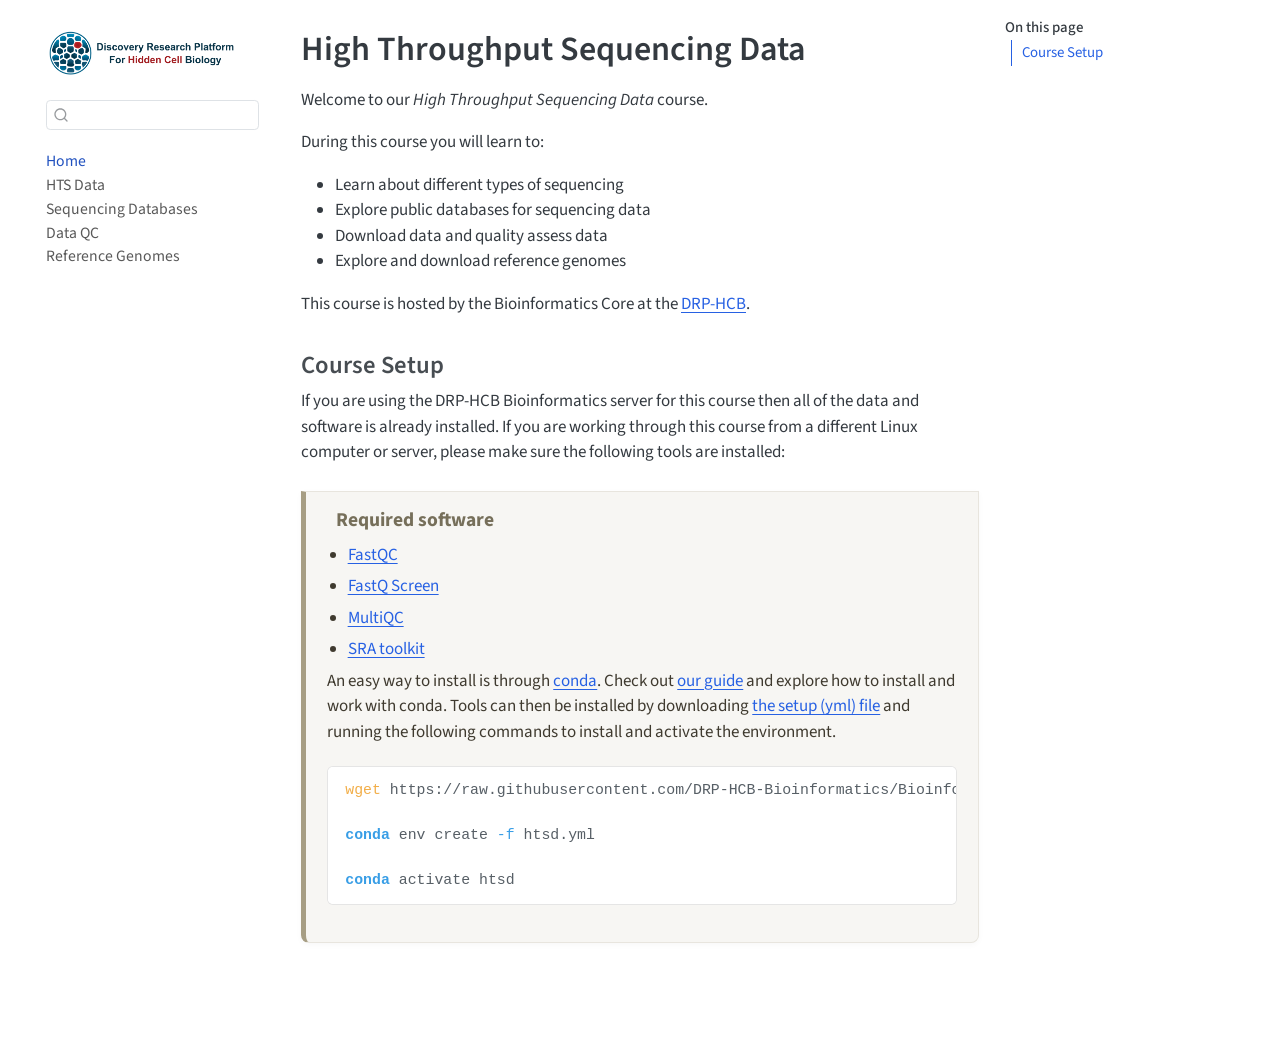
==== commit 12adbc74: "Updated formatting and content (swebb)" ====
--- a/docs/index.html
+++ b/docs/index.html
@@ -2,13 +2,16 @@
 <html xmlns="http://www.w3.org/1999/xhtml" lang="en" xml:lang="en"><head>
 
 <meta charset="utf-8">
-<meta name="generator" content="quarto-1.8.27">
+<meta name="generator" content="quarto-1.9.37">
 
 <meta name="viewport" content="width=device-width, initial-scale=1.0, user-scalable=yes">
 
 
-<title>Exploring Public Sequencing Data – Exploring Public Data</title>
+<title>High Throughput Sequencing Data</title>
 <style>
+/* Default styles provided by pandoc.
+** See https://pandoc.org/MANUAL.html#variables-for-html for config info.
+*/
 code{white-space: pre-wrap;}
 span.smallcaps{font-variant: small-caps;}
 div.columns{display: flex; gap: min(4vw, 1.5em);}
@@ -68,19 +71,18 @@
 <link href="./images/DRP_banner_transparent2.png" rel="icon" type="image/png">
 <script src="site_libs/quarto-html/quarto.js" type="module"></script>
 <script src="site_libs/quarto-html/tabsets/tabsets.js" type="module"></script>
-<script src="site_libs/quarto-html/axe/axe-check.js" type="module"></script>
 <script src="site_libs/quarto-html/popper.min.js"></script>
 <script src="site_libs/quarto-html/tippy.umd.min.js"></script>
 <script src="site_libs/quarto-html/anchor.min.js"></script>
 <link href="site_libs/quarto-html/tippy.css" rel="stylesheet">
-<link href="site_libs/quarto-html/quarto-syntax-highlighting-ed96de9b727972fe78a7b5d16c58bf87.css" rel="stylesheet" class="quarto-color-scheme" id="quarto-text-highlighting-styles">
-<link href="site_libs/quarto-html/quarto-syntax-highlighting-dark-4d9afe2b8d18ee9fa5d0d57b5ed4214d.css" rel="stylesheet" class="quarto-color-scheme quarto-color-alternate" id="quarto-text-highlighting-styles">
-<link href="site_libs/quarto-html/quarto-syntax-highlighting-ed96de9b727972fe78a7b5d16c58bf87.css" rel="stylesheet" class="quarto-color-scheme-extra" id="quarto-text-highlighting-styles">
+<link href="site_libs/quarto-html/quarto-syntax-highlighting-2b91fda96fc4217d309e4768f8eb8023.css" rel="stylesheet" class="quarto-color-scheme" id="quarto-text-highlighting-styles">
+<link href="site_libs/quarto-html/quarto-syntax-highlighting-dark-b00097fbe245c0658e8e1284714b1aa3.css" rel="stylesheet" class="quarto-color-scheme quarto-color-alternate" id="quarto-text-highlighting-styles">
+<link href="site_libs/quarto-html/quarto-syntax-highlighting-2b91fda96fc4217d309e4768f8eb8023.css" rel="stylesheet" class="quarto-color-scheme-extra" id="quarto-text-highlighting-styles">
 <script src="site_libs/bootstrap/bootstrap.min.js"></script>
 <link href="site_libs/bootstrap/bootstrap-icons.css" rel="stylesheet">
-<link href="site_libs/bootstrap/bootstrap-f18c1536b69351b821e95049b91df005.min.css" rel="stylesheet" append-hash="true" class="quarto-color-scheme" id="quarto-bootstrap" data-mode="light">
-<link href="site_libs/bootstrap/bootstrap-dark-f18c1536b69351b821e95049b91df005.min.css" rel="stylesheet" append-hash="true" class="quarto-color-scheme quarto-color-alternate" id="quarto-bootstrap" data-mode="light">
-<link href="site_libs/bootstrap/bootstrap-f18c1536b69351b821e95049b91df005.min.css" rel="stylesheet" append-hash="true" class="quarto-color-scheme-extra" id="quarto-bootstrap" data-mode="light">
+<link href="site_libs/bootstrap/bootstrap-91395b8b7253de3c6d7cc4b17dd32cce.min.css" rel="stylesheet" append-hash="true" class="quarto-color-scheme" id="quarto-bootstrap" data-mode="light">
+<link href="site_libs/bootstrap/bootstrap-dark-91395b8b7253de3c6d7cc4b17dd32cce.min.css" rel="stylesheet" append-hash="true" class="quarto-color-scheme quarto-color-alternate" id="quarto-bootstrap" data-mode="light">
+<link href="site_libs/bootstrap/bootstrap-91395b8b7253de3c6d7cc4b17dd32cce.min.css" rel="stylesheet" append-hash="true" class="quarto-color-scheme-extra" id="quarto-bootstrap" data-mode="light">
 <script id="quarto-search-options" type="application/json">{
   "location": "sidebar",
   "copy-button": false,
@@ -157,13 +159,13 @@
         <li class="sidebar-item">
   <div class="sidebar-item-container"> 
   <a href="./01_Sequencing.html" class="sidebar-item-text sidebar-link">
- <span class="menu-text">Sequencing Intro</span></a>
+ <span class="menu-text">HTS Data</span></a>
   </div>
 </li>
         <li class="sidebar-item">
   <div class="sidebar-item-container"> 
-  <a href="./02_PublicDatasets.pdf" class="sidebar-item-text sidebar-link">
- <span class="menu-text">Public Databases</span></a>
+  <a href="./02_PublicDatasets.html" class="sidebar-item-text sidebar-link">
+ <span class="menu-text">Sequencing Databases</span></a>
   </div>
 </li>
         <li class="sidebar-item">
@@ -175,7 +177,7 @@
         <li class="sidebar-item">
   <div class="sidebar-item-container"> 
   <a href="./04_ReferenceGenomes.html" class="sidebar-item-text sidebar-link">
- <span class="menu-text">References</span></a>
+ <span class="menu-text">Reference Genomes</span></a>
   </div>
 </li>
     </ul>
@@ -197,7 +199,7 @@
 
 <header id="title-block-header" class="quarto-title-block default">
 <div class="quarto-title">
-<h1 class="title">Exploring Public Sequencing Data</h1>
+<h1 class="title">High Throughput Sequencing Data</h1>
 </div>
 
 
@@ -214,7 +216,7 @@
 </header>
 
 
-<p>Welcome to the Public Sequencing Data course.</p>
+<p>Welcome to our <em>High Throughput Sequencing Data</em> course.</p>
 <p>During this course you will learn to:</p>
 <ul>
 <li>Learn about different types of sequencing</li>
@@ -222,24 +224,29 @@
 <li>Download data and quality assess data</li>
 <li>Explore and download reference genomes</li>
 </ul>
-<p>This course is hosted by the Bioinformatics Core at the <a href="https://biology.ed.ac.uk/drp">Discovery Research Platform for Hidden Cell Biology</a>.</p>
+<p>This course is hosted by the Bioinformatics Core at the <a href="https://biology.ed.ac.uk/drp">DRP-HCB</a>.</p>
 <section id="course-setup" class="level3">
-<h3 class="anchored" data-anchor-id="course-setup">Course Setup</h3>
-<p>For this course, the assumption is that you are learning on the DRP server, if you are working through this course from a different Linux computer or server, please make sure the following tools are installed to be able to run the course:</p>
+<h3 class="anchored">Course Setup</h3>
+<p>If you are using the DRP-HCB Bioinformatics server for this course then all of the data and software is already installed. If you are working through this course from a different Linux computer or server, please make sure the following tools are installed:</p>
+<div class="resources">
+<h2 class="anchored" data-anchor-id="course-setup">
+<i class="fas fa-save"></i> Required software
+</h2>
 <ul>
-<li><a href="https://github.com/ncbi/sra-tools">sra-tools</a></li>
-<li><a href="https://www.bioinformatics.babraham.ac.uk/projects/fastqc/">FastQC</a></li>
-<li><a href="https://github.com/multiqc/multiqc">MultiQC</a></li>
-<li><a href="https://github.com/wdecoster/nanoplot">NanoPlot</a></li>
+<li><a href="https://www.nano-editor.org/">FastQC</a></li>
+<li><a href="https://github.com/alexdobin/STAR">FastQ Screen</a></li>
+<li><a href="https://www.htslib.org/">MultiQC</a></li>
+<li><a href="https://bedtools.readthedocs.io/en/stable/">SRA toolkit</a></li>
 </ul>
 <p>An easy way to install is through <a href="https://continuumio-docs.readthedocs-hosted.com/miniconda/">conda</a>. Check out <a href="https://drp-hcb-bioinformatics.github.io/DRP-HCB-Bioinformatics/software.html">our guide</a> and explore how to install and work with conda. Tools can then be installed by downloading <a href="https://raw.githubusercontent.com/DRP-HCB-Bioinformatics/Bioinformatics_on_the_Linux_command_line/refs/heads/main/env/BotLcl.yml">the setup (yml) file</a> and running the following commands to install and activate the environment.</p>
-<div class="code-copy-outer-scaffold"><div class="sourceCode" id="cb1"><pre class="sourceCode bash code-with-copy"><code class="sourceCode bash"><span id="cb1-1"><a href="#cb1-1" aria-hidden="true" tabindex="-1"></a><span class="fu">wget</span> https://raw.githubusercontent.com/DRP-HCB-Bioinformatics/High_throughput_sequencing_data/refs/heads/main/env/PDaQC.yml</span>
+<div class="code-copy-outer-scaffold"><div class="sourceCode" id="cb1"><pre class="sourceCode bash code-with-copy"><code class="sourceCode bash"><span id="cb1-1"><a href="#cb1-1" aria-hidden="true" tabindex="-1"></a><span class="fu">wget</span> https://raw.githubusercontent.com/DRP-HCB-Bioinformatics/Bioinformatics_on_the_Linux_command_line/refs/heads/main/env/BotLcl.yml</span>
 <span id="cb1-2"><a href="#cb1-2" aria-hidden="true" tabindex="-1"></a></span>
-<span id="cb1-3"><a href="#cb1-3" aria-hidden="true" tabindex="-1"></a><span class="ex">conda</span> env create <span class="at">-f</span> PDaQC.yml</span>
+<span id="cb1-3"><a href="#cb1-3" aria-hidden="true" tabindex="-1"></a><span class="ex">conda</span> env create <span class="at">-f</span> htsd.yml</span>
 <span id="cb1-4"><a href="#cb1-4" aria-hidden="true" tabindex="-1"></a></span>
-<span id="cb1-5"><a href="#cb1-5" aria-hidden="true" tabindex="-1"></a><span class="ex">conda</span> activate PDaQC</span></code></pre></div><button title="Copy to Clipboard" class="code-copy-button"><i class="bi"></i></button></div>
-
-
+<span id="cb1-5"><a href="#cb1-5" aria-hidden="true" tabindex="-1"></a><span class="ex">conda</span> activate htsd</span></code></pre></div><button title="Copy to Clipboard" class="code-copy-button"><i class="bi"></i></button></div>
+
+
+</div>
 </section>
 
 </main> <!-- /main -->
--- a/docs/site_libs/quarto-html/quarto-syntax-highlighting-2b91fda96fc4217d309e4768f8eb8023.css
+++ b/docs/site_libs/quarto-html/quarto-syntax-highlighting-2b91fda96fc4217d309e4768f8eb8023.css
@@ -0,0 +1,215 @@
+/* quarto syntax highlight colors */
+:root {
+  --quarto-hl-al-color: #f51818;
+  --quarto-hl-an-color: #e6ba7e;
+  --quarto-hl-at-color: #399ee6;
+  --quarto-hl-bn-color: #ff9940;
+  --quarto-hl-bu-color: #4cbf99;
+  --quarto-hl-ch-color: #4cbf99;
+  --quarto-hl-co-color: #607880;
+  --quarto-hl-cv-color: #a37acc;
+  --quarto-hl-cn-color: #a37acc;
+  --quarto-hl-cf-color: #fa8d3e;
+  --quarto-hl-dt-color: #fa8d3e;
+  --quarto-hl-dv-color: #ff9940;
+  --quarto-hl-do-color: #607880;
+  --quarto-hl-er-color: #f51818;
+  --quarto-hl-ex-color: #399ee6;
+  --quarto-hl-fl-color: #ff9940;
+  --quarto-hl-fu-color: #f2ae49;
+  --quarto-hl-im-color: #86b300;
+  --quarto-hl-in-color: #ff9940;
+  --quarto-hl-kw-color: #fa8d3e;
+  --quarto-hl-op-color: #ed9366;
+  --quarto-hl-pp-color: #f07171;
+  --quarto-hl-re-color: #399ee6;
+  --quarto-hl-sc-color: #4cbf99;
+  --quarto-hl-ss-color: #4cbf99;
+  --quarto-hl-st-color: #86b300;
+  --quarto-hl-va-color: #55b4d4;
+  --quarto-hl-vs-color: #86b300;
+  --quarto-hl-wa-color: #f07171;
+}
+
+/* other quarto variables */
+:root {
+  --quarto-font-monospace: SFMono-Regular, Menlo, Monaco, Consolas, "Liberation Mono", "Courier New", monospace;
+}
+
+/* syntax highlight based on Pandoc's rules */
+pre > code.sourceCode > span {
+  color: #575f66;
+}
+
+code.sourceCode > span {
+  color: #575f66;
+}
+
+div.sourceCode,
+div.sourceCode pre.sourceCode {
+  color: #575f66;
+}
+
+/* Normal */
+code span {
+  color: #575f66;
+}
+
+/* Alert */
+code span.al {
+  background-color: #faefef;
+  font-weight: bold;
+  color: #f51818;
+}
+
+/* Annotation */
+code span.an {
+  color: #e6ba7e;
+}
+
+/* Attribute */
+code span.at {
+  color: #399ee6;
+}
+
+/* BaseN */
+code span.bn {
+  color: #ff9940;
+}
+
+/* BuiltIn */
+code span.bu {
+  color: #4cbf99;
+}
+
+/* ControlFlow */
+code span.cf {
+  font-weight: bold;
+  color: #fa8d3e;
+}
+
+/* Char */
+code span.ch {
+  color: #4cbf99;
+}
+
+/* Constant */
+code span.cn {
+  color: #a37acc;
+}
+
+/* Comment */
+code span.co {
+  font-style: italic;
+  color: #607880;
+}
+
+/* CommentVar */
+code span.cv {
+  color: #a37acc;
+}
+
+/* Documentation */
+code span.do {
+  color: #607880;
+}
+
+/* DataType */
+code span.dt {
+  color: #fa8d3e;
+}
+
+/* DecVal */
+code span.dv {
+  color: #ff9940;
+}
+
+/* Error */
+code span.er {
+  color: #f51818;
+  text-decoration: underline;
+}
+
+/* Extension */
+code span.ex {
+  font-weight: bold;
+  color: #399ee6;
+}
+
+/* Float */
+code span.fl {
+  color: #ff9940;
+}
+
+/* Function */
+code span.fu {
+  color: #f2ae49;
+}
+
+/* Import */
+code span.im {
+  color: #86b300;
+}
+
+/* Information */
+code span.in {
+  color: #ff9940;
+}
+
+/* Keyword */
+code span.kw {
+  font-weight: bold;
+  color: #fa8d3e;
+}
+
+/* Operator */
+code span.op {
+  color: #ed9366;
+}
+
+/* Preprocessor */
+code span.pp {
+  color: #f07171;
+}
+
+/* RegionMarker */
+code span.re {
+  background-color: #ddecf3;
+  color: #399ee6;
+}
+
+/* SpecialChar */
+code span.sc {
+  color: #4cbf99;
+}
+
+/* SpecialString */
+code span.ss {
+  color: #4cbf99;
+}
+
+/* String */
+code span.st {
+  color: #86b300;
+}
+
+/* Variable */
+code span.va {
+  color: #55b4d4;
+}
+
+/* VerbatimString */
+code span.vs {
+  color: #86b300;
+}
+
+/* Warning */
+code span.wa {
+  color: #f07171;
+}
+
+.prevent-inlining {
+  content: "</";
+}
+
+/*# sourceMappingURL=5568d36bc88217336ef30145dea98870.css.map */
--- a/docs/site_libs/quarto-html/quarto-syntax-highlighting-dark-b00097fbe245c0658e8e1284714b1aa3.css
+++ b/docs/site_libs/quarto-html/quarto-syntax-highlighting-dark-b00097fbe245c0658e8e1284714b1aa3.css
@@ -0,0 +1,215 @@
+/* quarto syntax highlight colors */
+:root {
+  --quarto-hl-al-color: #ff3333;
+  --quarto-hl-an-color: #e6b673;
+  --quarto-hl-at-color: #59c2ff;
+  --quarto-hl-bn-color: #e6b450;
+  --quarto-hl-bu-color: #95e6cb;
+  --quarto-hl-ch-color: #95e6cb;
+  --quarto-hl-co-color: #626a73;
+  --quarto-hl-cv-color: #ffee99;
+  --quarto-hl-cn-color: #ffee99;
+  --quarto-hl-cf-color: #ff8f40;
+  --quarto-hl-dt-color: #ff8f40;
+  --quarto-hl-dv-color: #e6b450;
+  --quarto-hl-do-color: #626a73;
+  --quarto-hl-er-color: #ff3333;
+  --quarto-hl-ex-color: #59c2ff;
+  --quarto-hl-fl-color: #e6b450;
+  --quarto-hl-fu-color: #ffb454;
+  --quarto-hl-im-color: #c2d94c;
+  --quarto-hl-in-color: #e6b450;
+  --quarto-hl-kw-color: #ff8f40;
+  --quarto-hl-op-color: #f29668;
+  --quarto-hl-pp-color: #f07178;
+  --quarto-hl-re-color: #59c2ff;
+  --quarto-hl-sc-color: #95e6cb;
+  --quarto-hl-ss-color: #95e6cb;
+  --quarto-hl-st-color: #c2d94c;
+  --quarto-hl-va-color: #39bae6;
+  --quarto-hl-vs-color: #c2d94c;
+  --quarto-hl-wa-color: #f07178;
+}
+
+/* other quarto variables */
+:root {
+  --quarto-font-monospace: SFMono-Regular, Menlo, Monaco, Consolas, "Liberation Mono", "Courier New", monospace;
+}
+
+/* syntax highlight based on Pandoc's rules */
+pre > code.sourceCode > span {
+  color: #b3b1ad;
+}
+
+code.sourceCode > span {
+  color: #b3b1ad;
+}
+
+div.sourceCode,
+div.sourceCode pre.sourceCode {
+  color: #b3b1ad;
+}
+
+/* Normal */
+code span {
+  color: #b3b1ad;
+}
+
+/* Alert */
+code span.al {
+  background-color: #2a0f15;
+  font-weight: bold;
+  color: #ff3333;
+}
+
+/* Annotation */
+code span.an {
+  color: #e6b673;
+}
+
+/* Attribute */
+code span.at {
+  color: #59c2ff;
+}
+
+/* BaseN */
+code span.bn {
+  color: #e6b450;
+}
+
+/* BuiltIn */
+code span.bu {
+  color: #95e6cb;
+}
+
+/* ControlFlow */
+code span.cf {
+  font-weight: bold;
+  color: #ff8f40;
+}
+
+/* Char */
+code span.ch {
+  color: #95e6cb;
+}
+
+/* Constant */
+code span.cn {
+  color: #ffee99;
+}
+
+/* Comment */
+code span.co {
+  font-style: italic;
+  color: #626a73;
+}
+
+/* CommentVar */
+code span.cv {
+  color: #ffee99;
+}
+
+/* Documentation */
+code span.do {
+  color: #626a73;
+}
+
+/* DataType */
+code span.dt {
+  color: #ff8f40;
+}
+
+/* DecVal */
+code span.dv {
+  color: #e6b450;
+}
+
+/* Error */
+code span.er {
+  color: #ff3333;
+  text-decoration: underline;
+}
+
+/* Extension */
+code span.ex {
+  font-weight: bold;
+  color: #59c2ff;
+}
+
+/* Float */
+code span.fl {
+  color: #e6b450;
+}
+
+/* Function */
+code span.fu {
+  color: #ffb454;
+}
+
+/* Import */
+code span.im {
+  color: #c2d94c;
+}
+
+/* Information */
+code span.in {
+  color: #e6b450;
+}
+
+/* Keyword */
+code span.kw {
+  font-weight: bold;
+  color: #ff8f40;
+}
+
+/* Operator */
+code span.op {
+  color: #f29668;
+}
+
+/* Preprocessor */
+code span.pp {
+  color: #f07178;
+}
+
+/* RegionMarker */
+code span.re {
+  background-color: #173649;
+  color: #59c2ff;
+}
+
+/* SpecialChar */
+code span.sc {
+  color: #95e6cb;
+}
+
+/* SpecialString */
+code span.ss {
+  color: #95e6cb;
+}
+
+/* String */
+code span.st {
+  color: #c2d94c;
+}
+
+/* Variable */
+code span.va {
+  color: #39bae6;
+}
+
+/* VerbatimString */
+code span.vs {
+  color: #c2d94c;
+}
+
+/* Warning */
+code span.wa {
+  color: #f07178;
+}
+
+.prevent-inlining {
+  content: "</";
+}
+
+/*# sourceMappingURL=9f6dbc471fbfdae4e4704ae560081235.css.map */
--- a/docs/site_libs/quarto-html/quarto-syntax-highlighting-2b91fda96fc4217d309e4768f8eb8023.css
+++ b/docs/site_libs/quarto-html/quarto-syntax-highlighting-2b91fda96fc4217d309e4768f8eb8023.css
@@ -0,0 +1,215 @@
+/* quarto syntax highlight colors */
+:root {
+  --quarto-hl-al-color: #f51818;
+  --quarto-hl-an-color: #e6ba7e;
+  --quarto-hl-at-color: #399ee6;
+  --quarto-hl-bn-color: #ff9940;
+  --quarto-hl-bu-color: #4cbf99;
+  --quarto-hl-ch-color: #4cbf99;
+  --quarto-hl-co-color: #607880;
+  --quarto-hl-cv-color: #a37acc;
+  --quarto-hl-cn-color: #a37acc;
+  --quarto-hl-cf-color: #fa8d3e;
+  --quarto-hl-dt-color: #fa8d3e;
+  --quarto-hl-dv-color: #ff9940;
+  --quarto-hl-do-color: #607880;
+  --quarto-hl-er-color: #f51818;
+  --quarto-hl-ex-color: #399ee6;
+  --quarto-hl-fl-color: #ff9940;
+  --quarto-hl-fu-color: #f2ae49;
+  --quarto-hl-im-color: #86b300;
+  --quarto-hl-in-color: #ff9940;
+  --quarto-hl-kw-color: #fa8d3e;
+  --quarto-hl-op-color: #ed9366;
+  --quarto-hl-pp-color: #f07171;
+  --quarto-hl-re-color: #399ee6;
+  --quarto-hl-sc-color: #4cbf99;
+  --quarto-hl-ss-color: #4cbf99;
+  --quarto-hl-st-color: #86b300;
+  --quarto-hl-va-color: #55b4d4;
+  --quarto-hl-vs-color: #86b300;
+  --quarto-hl-wa-color: #f07171;
+}
+
+/* other quarto variables */
+:root {
+  --quarto-font-monospace: SFMono-Regular, Menlo, Monaco, Consolas, "Liberation Mono", "Courier New", monospace;
+}
+
+/* syntax highlight based on Pandoc's rules */
+pre > code.sourceCode > span {
+  color: #575f66;
+}
+
+code.sourceCode > span {
+  color: #575f66;
+}
+
+div.sourceCode,
+div.sourceCode pre.sourceCode {
+  color: #575f66;
+}
+
+/* Normal */
+code span {
+  color: #575f66;
+}
+
+/* Alert */
+code span.al {
+  background-color: #faefef;
+  font-weight: bold;
+  color: #f51818;
+}
+
+/* Annotation */
+code span.an {
+  color: #e6ba7e;
+}
+
+/* Attribute */
+code span.at {
+  color: #399ee6;
+}
+
+/* BaseN */
+code span.bn {
+  color: #ff9940;
+}
+
+/* BuiltIn */
+code span.bu {
+  color: #4cbf99;
+}
+
+/* ControlFlow */
+code span.cf {
+  font-weight: bold;
+  color: #fa8d3e;
+}
+
+/* Char */
+code span.ch {
+  color: #4cbf99;
+}
+
+/* Constant */
+code span.cn {
+  color: #a37acc;
+}
+
+/* Comment */
+code span.co {
+  font-style: italic;
+  color: #607880;
+}
+
+/* CommentVar */
+code span.cv {
+  color: #a37acc;
+}
+
+/* Documentation */
+code span.do {
+  color: #607880;
+}
+
+/* DataType */
+code span.dt {
+  color: #fa8d3e;
+}
+
+/* DecVal */
+code span.dv {
+  color: #ff9940;
+}
+
+/* Error */
+code span.er {
+  color: #f51818;
+  text-decoration: underline;
+}
+
+/* Extension */
+code span.ex {
+  font-weight: bold;
+  color: #399ee6;
+}
+
+/* Float */
+code span.fl {
+  color: #ff9940;
+}
+
+/* Function */
+code span.fu {
+  color: #f2ae49;
+}
+
+/* Import */
+code span.im {
+  color: #86b300;
+}
+
+/* Information */
+code span.in {
+  color: #ff9940;
+}
+
+/* Keyword */
+code span.kw {
+  font-weight: bold;
+  color: #fa8d3e;
+}
+
+/* Operator */
+code span.op {
+  color: #ed9366;
+}
+
+/* Preprocessor */
+code span.pp {
+  color: #f07171;
+}
+
+/* RegionMarker */
+code span.re {
+  background-color: #ddecf3;
+  color: #399ee6;
+}
+
+/* SpecialChar */
+code span.sc {
+  color: #4cbf99;
+}
+
+/* SpecialString */
+code span.ss {
+  color: #4cbf99;
+}
+
+/* String */
+code span.st {
+  color: #86b300;
+}
+
+/* Variable */
+code span.va {
+  color: #55b4d4;
+}
+
+/* VerbatimString */
+code span.vs {
+  color: #86b300;
+}
+
+/* Warning */
+code span.wa {
+  color: #f07171;
+}
+
+.prevent-inlining {
+  content: "</";
+}
+
+/*# sourceMappingURL=5568d36bc88217336ef30145dea98870.css.map */
--- a/docs/challengestyles.css
+++ b/docs/challengestyles.css
@@ -1,35 +1,287 @@
+/* css styles */
+
+.blue pre {
+  background: #C3D8EA;
+}
+
+.white {
+  background: white;
+}
+
+.center {
+  text-align: center;
+}/* css styles */
+
+.box{
+  background:#f0f7fa;
+  border-left:4px solid #4699C3;
+  padding: 0.1rem 1rem 0.1rem 1rem;
+  margin:1rem 0;
+  border-radius:4px
+}
+
+/* ==========================================================================
+   Base Callout Box Layout & Typography
+   ========================================================================== */
+
+.key-points,
+.objectives,
+.discussion,
+.resources,
+.challenge,
+.exercise {
+  padding: 1rem 1.25rem;
+  margin: 1.5rem 0;
+  box-shadow: 0 2px 6px rgba(0, 0, 0, 0.03);
+  overflow: hidden; /* Clips header banner corners to box border-radius */
+}
+
+/* Base Header Styling for non-banner headers */
+.key-points h2, .objectives h2, .discussion h2, .resources h2,
+.key-points h3, .objectives h3, .discussion h3, .resources h3,
+.solution h2, .solution h3 {
+  font-size: 1.15rem;
+  font-weight: 700;
+  margin: 0 0 0.6rem 0;
+  padding: 0;
+  border: none; /* Clears default Quarto h2 bottom border */
+  display: flex;
+  align-items: center;
+  gap: 0.5rem;
+  background: transparent;
+}
+
+/* Paragraph & List Spacing Rules */
+.key-points p, .objectives p, .discussion p, .resources p, .challenge p, .exercise p {
+  margin: 0 0 0.6rem 0;
+}
+
+.key-points ul, .objectives ul, .discussion ul, .resources ul, .challenge ul, .exercise ul {
+  margin: 0;
+  padding-left: 1.2rem;
+}
+
+.key-points li, .objectives li, .discussion li, .resources li, .challenge li, .exercise li {
+  margin-bottom: 0.35rem;
+  line-height: 1.5;
+}
+
+/* ==========================================================================
+   Inline Code & Code Block Fixes
+   ========================================================================== */
+
+/* Universal Inline Code Style */
+.key-points :not(pre) > code,
+.objectives :not(pre) > code,
+.discussion :not(pre) > code,
+.resources :not(pre) > code,
+.challenge :not(pre) > code,
+.exercise :not(pre) > code,
+.solution :not(pre) > code {
+  padding: 0.15em 0.35em;
+  border-radius: 4px;
+  font-size: 0.88em;
+  background: rgba(0, 0, 0, 0.06);
+  color: inherit;
+}
+
+/* Quarto Code Block Container Fix (prevents double boxes) */
+.key-points div.sourceCode,
+.objectives div.sourceCode,
+.discussion div.sourceCode,
+.resources div.sourceCode,
+.challenge div.sourceCode,
+.exercise div.sourceCode,
+.solution div.sourceCode {
+  margin: 0.6rem 0;
+  background: transparent;
+  border: none;
+  padding: 0;
+}
+
+.key-points pre,
+.objectives pre,
+.discussion pre,
+.resources pre,
+.challenge pre,
+.exercise pre,
+.solution pre {
+  margin: 0.6rem 0;
+  padding: 0.75rem 1rem;
+  border-radius: 6px;
+  background: #ffffff;
+  color: #212529;
+  border: 1px solid rgba(0, 0, 0, 0.1);
+  overflow-x: auto;
+}
+
+/* Strips inner background/border applied to code tags inside pre blocks */
+.key-points pre code,
+.objectives pre code,
+.discussion pre code,
+.resources pre code,
+.challenge pre code,
+.exercise pre code,
+.solution pre code {
+  background: transparent !important;
+  color: inherit !important;
+  padding: 0 !important;
+  border: none !important;
+  border-radius: 0 !important;
+  box-shadow: none !important;
+}
+
+/* ==========================================================================
+   Side & Top Accent Box Variants
+   ========================================================================== */
+
+/* Key Points (Sage Green - Left Accent) */
 .key-points {
-  padding: 1em;
-  background: #587e76;
-  color: white;
-  border: 2px;
-  border-radius: 2px;
-}
-
+  background: #f4f8f7;
+  border-style: solid;
+  border-width: 1px 1px 1px 5px;
+  border-color: #dce8e5 #dce8e5 #dce8e5 #437a6e;
+  border-radius: 0 8px 8px 0;
+  color: #2f4540;
+}
+.key-points h2, .key-points h2 i { color: #437a6e; }
+
+/* Objectives (Teal - Left Accent) */
+.objectives {
+  background: #f2f7f8;
+  border-style: solid;
+  border-width: 1px 1px 1px 5px;
+  border-color: #dbe6e8 #dbe6e8 #dbe6e8 #5b9aa0;
+  border-radius: 0 8px 8px 0;
+  color: #243d40;
+}
+.objectives h2, .objectives h2 i { color: #3b6b70; }
+
+/* Discussion (Terracotta - Left Accent) */
+.discussion {
+  background: #fbf1ef;
+  border-style: solid;
+  border-width: 1px 1px 1px 5px;
+  border-color: #f2ded9 #f2ded9 #f2ded9 #c8553d ;
+  border-radius: 0 8px 8px 0;
+  color: #4a1e16;
+}
+.discussion h2, .discussion h2 i { color: #a43e28; }
+
+/* Resources (Taupe - Left Accent) */
+.resources {
+  background: #f7f6f3;
+  border-style: solid;
+  border-width: 1px 1px 1px 5px;
+  border-color: #e8e5de #e8e5de #e8e5de #a79e84;
+  border-radius: 0 0 8px 8px;
+  color: #3f3a2f;
+}
+.resources h2, .resources h2 i { color: #766f5a; }
+
+/* ==========================================================================
+   Header-Banner Box Variants (Direct Child Header Target Only)
+   ========================================================================== */
+
+/* Challenge (Filled Slate Blue Header) */
 .challenge {
-  padding: 1em;
-  background: #667292;
-  color: white;
-  border: 2px;
-  border-radius: 2px;
+  background: #f3f4f7;
+  border: 1px solid #dce0e9;
+  border-radius: 8px;
+  color: #242938;
+}
+
+.challenge > h2,
+.challenge > h3 {
+  background: #526084;
+  color: #ffffff;
+  margin: -1rem -1.25rem 0.8rem -1.25rem;
+  padding: 0.65rem 1.25rem;
+  font-size: 1.15rem;
+  font-weight: 700;
+  display: flex;
+  align-items: center;
+  gap: 0.5rem;
+  border: none;
+}
+
+.challenge > h2 i,
+.challenge > h3 i {
+  color: #ffffff;
 }
 
 .exercise {
-  padding: 1em;
-  background: #6b2c37;
-  color: white;
-  border: 2px;
-  border-radius: 2px;
-}
+  background: #f2f5f7;
+  border: 1px solid #d8e2e7;
+  border-radius: 8px;
+  color: #1e2d38;
+}
+
+.exercise > h2,
+.exercise > h3 {
+  background: #2f4858;
+  color: #ffffff;
+  margin: -1rem -1.25rem 0.8rem -1.25rem;
+  padding: 0.65rem 1.25rem;
+  font-size: 1.15rem;
+  font-weight: 700;
+  display: flex;
+  align-items: center;
+  gap: 0.5rem;
+  border: none;
+}
+
+.exercise > h2 i,
+.exercise > h3 i {
+  color: #ffffff;
+}
+
+/* ==========================================================================
+   Collapsible Solution Accordion
+   ========================================================================== */
+
+details {
+  margin: 0.8rem 0;
+  border-radius: 6px;
+  border: 1px solid rgba(0, 0, 0, 0.12);
+  background: #ffffff;
+  color: #2d3748;
+  overflow: hidden;
+}
+
+details > summary {
+  padding: 0.6rem 0.9rem;
+  font-weight: 600;
+  font-size: 0.95rem;
+  color: #2d3748;
+  cursor: pointer;
+  user-select: none;
+  background: #f8f9fa;
+  transition: background 0.15s ease;
+}
+
+details > summary:hover {
+  background: #f1f3f5;
+}
+
 .solution {
-  padding: 1em;
-  background: white;
-  color: black;
-  border: 2px solid #87bdd8;
-  border-radius: 2px;
-}
-
-details > summary {
-  color: white;
-}
-
+  background: #ffffff;
+  color: #2d3748;
+  padding: 0.8rem 1rem;
+  margin: 0;
+  border-top: 1px dashed rgba(0, 0, 0, 0.12);
+  border-radius: 0 0 6px 6px;
+}
+
+.solution h2, .solution h3 {
+  color: #2d3748;
+}
+
+.solution p, .solution li {
+  color: #2d3748;
+}
+
+.solution p:last-child,
+.solution ul:last-child {
+  margin-bottom: 0;
+}
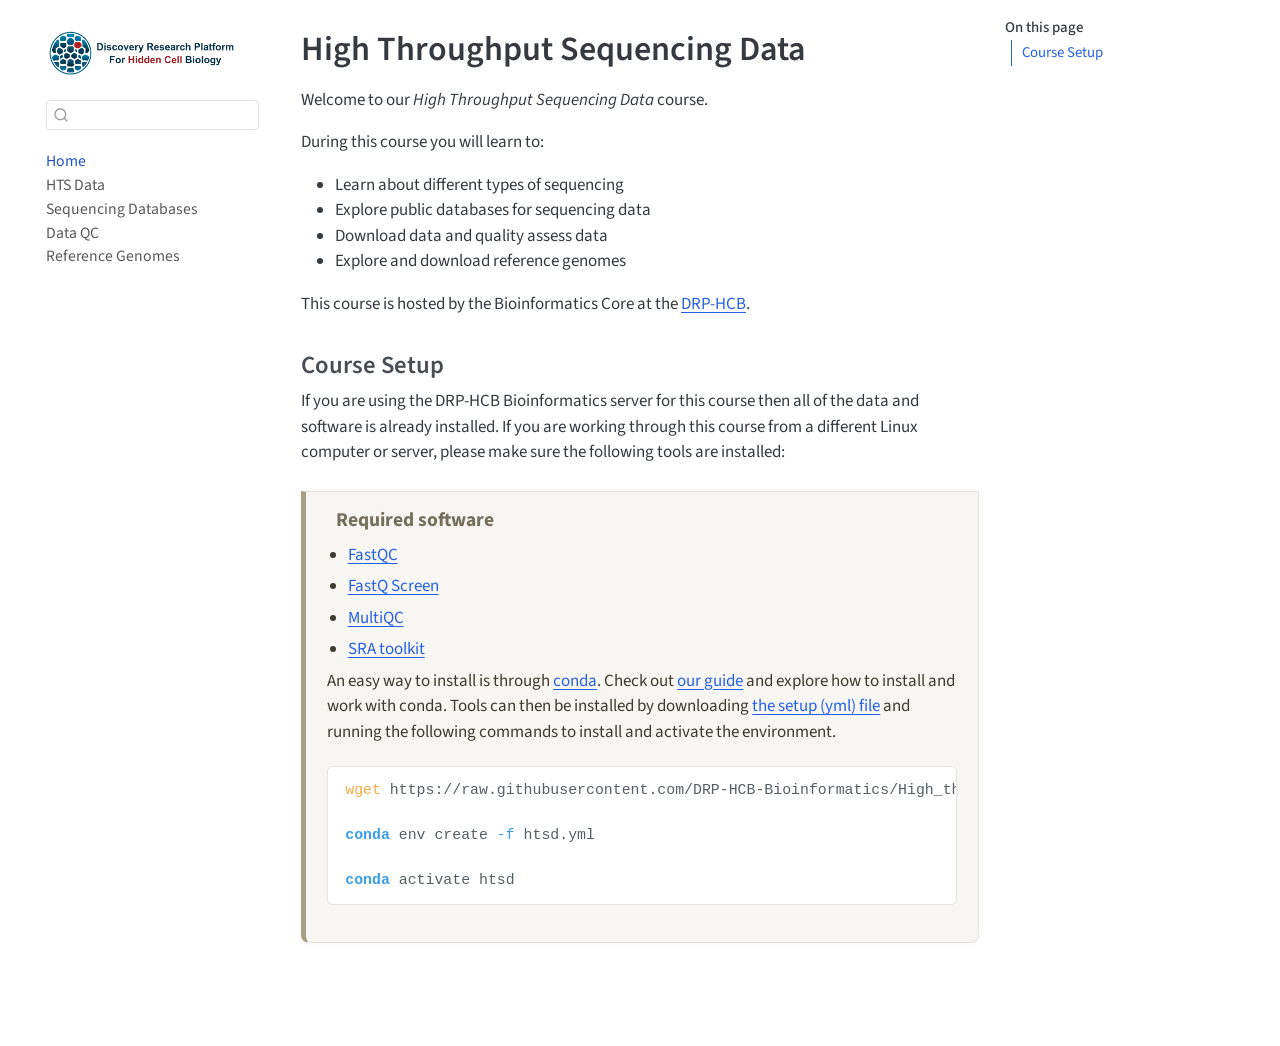
==== commit e953a6d6: "Update index Merge branch 'main' of https://github.com/DRP-HCB-Bioinformatics/High_throughput_sequen" ====
--- a/docs/index.html
+++ b/docs/index.html
@@ -239,7 +239,7 @@
 <li><a href="https://bedtools.readthedocs.io/en/stable/">SRA toolkit</a></li>
 </ul>
 <p>An easy way to install is through <a href="https://continuumio-docs.readthedocs-hosted.com/miniconda/">conda</a>. Check out <a href="https://drp-hcb-bioinformatics.github.io/DRP-HCB-Bioinformatics/software.html">our guide</a> and explore how to install and work with conda. Tools can then be installed by downloading <a href="https://raw.githubusercontent.com/DRP-HCB-Bioinformatics/Bioinformatics_on_the_Linux_command_line/refs/heads/main/env/BotLcl.yml">the setup (yml) file</a> and running the following commands to install and activate the environment.</p>
-<div class="code-copy-outer-scaffold"><div class="sourceCode" id="cb1"><pre class="sourceCode bash code-with-copy"><code class="sourceCode bash"><span id="cb1-1"><a href="#cb1-1" aria-hidden="true" tabindex="-1"></a><span class="fu">wget</span> https://raw.githubusercontent.com/DRP-HCB-Bioinformatics/Bioinformatics_on_the_Linux_command_line/refs/heads/main/env/BotLcl.yml</span>
+<div class="code-copy-outer-scaffold"><div class="sourceCode" id="cb1"><pre class="sourceCode bash code-with-copy"><code class="sourceCode bash"><span id="cb1-1"><a href="#cb1-1" aria-hidden="true" tabindex="-1"></a><span class="fu">wget</span> https://raw.githubusercontent.com/DRP-HCB-Bioinformatics/High_throughput_sequencing_data/refs/heads/main/env/htsd.yml</span>
 <span id="cb1-2"><a href="#cb1-2" aria-hidden="true" tabindex="-1"></a></span>
 <span id="cb1-3"><a href="#cb1-3" aria-hidden="true" tabindex="-1"></a><span class="ex">conda</span> env create <span class="at">-f</span> htsd.yml</span>
 <span id="cb1-4"><a href="#cb1-4" aria-hidden="true" tabindex="-1"></a></span>
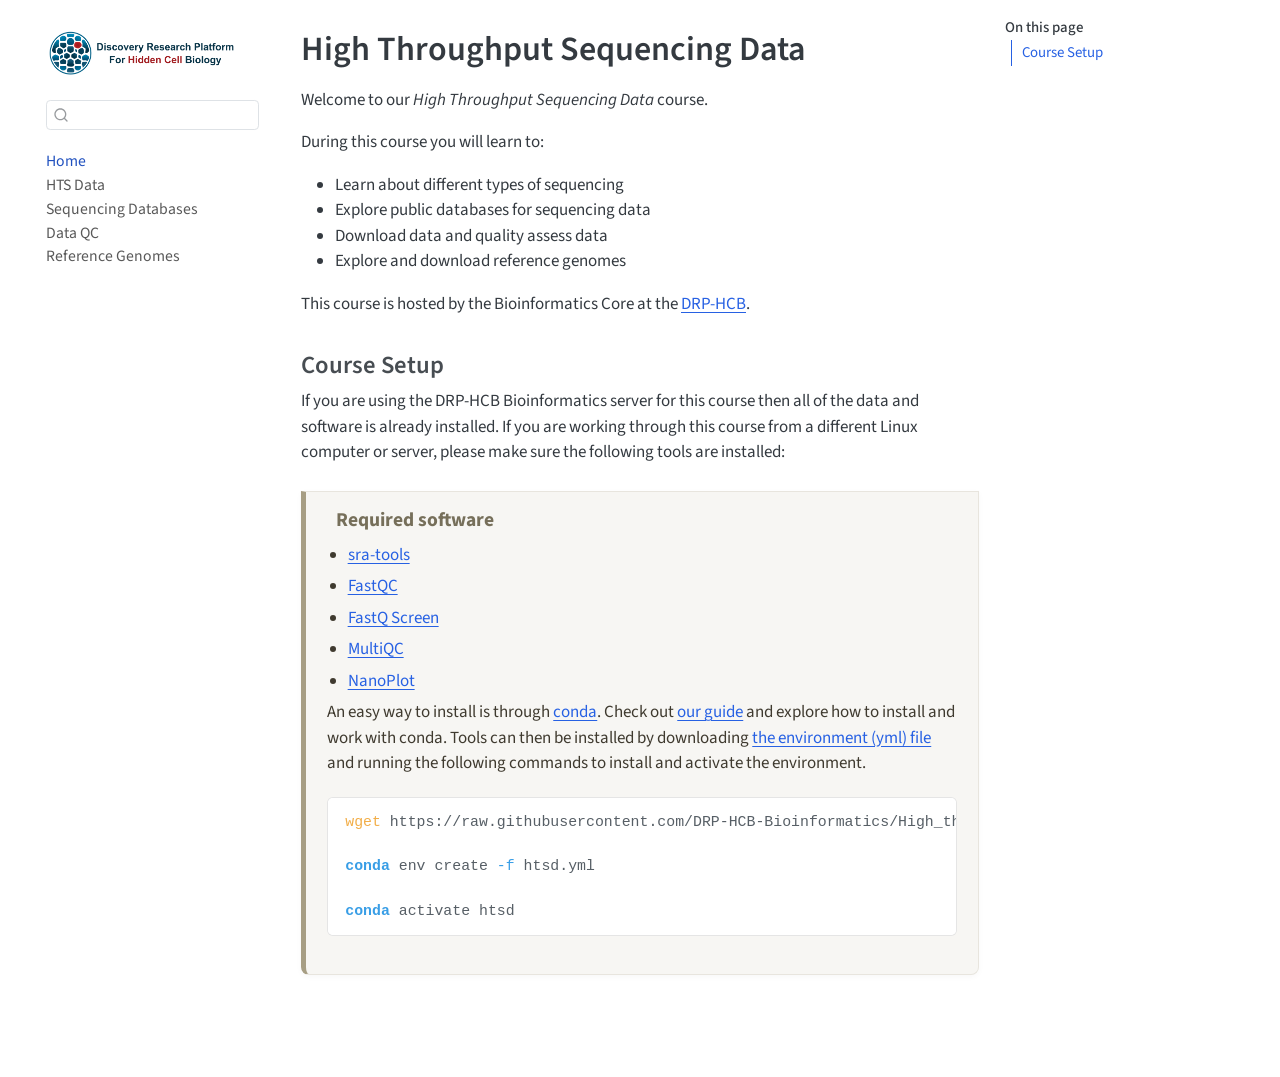
==== commit c831cc1e: "Update software requirements" ====
--- a/docs/index.html
+++ b/docs/index.html
@@ -233,12 +233,13 @@
 <i class="fas fa-save"></i> Required software
 </h2>
 <ul>
-<li><a href="https://www.nano-editor.org/">FastQC</a></li>
-<li><a href="https://github.com/alexdobin/STAR">FastQ Screen</a></li>
-<li><a href="https://www.htslib.org/">MultiQC</a></li>
-<li><a href="https://bedtools.readthedocs.io/en/stable/">SRA toolkit</a></li>
+<li><a href="https://github.com/ncbi/sra-tools">sra-tools</a></li>
+<li><a href="https://www.bioinformatics.babraham.ac.uk/projects/fastqc/">FastQC</a></li>
+<li><a href="https://www.bioinformatics.babraham.ac.uk/projects/fastq_screen/">FastQ Screen</a></li>
+<li><a href="https://github.com/multiqc/multiqc">MultiQC</a></li>
+<li><a href="https://github.com/wdecoster/nanoplot">NanoPlot</a></li>
 </ul>
-<p>An easy way to install is through <a href="https://continuumio-docs.readthedocs-hosted.com/miniconda/">conda</a>. Check out <a href="https://drp-hcb-bioinformatics.github.io/DRP-HCB-Bioinformatics/software.html">our guide</a> and explore how to install and work with conda. Tools can then be installed by downloading <a href="https://raw.githubusercontent.com/DRP-HCB-Bioinformatics/Bioinformatics_on_the_Linux_command_line/refs/heads/main/env/BotLcl.yml">the setup (yml) file</a> and running the following commands to install and activate the environment.</p>
+<p>An easy way to install is through <a href="https://continuumio-docs.readthedocs-hosted.com/miniconda/">conda</a>. Check out <a href="https://drp-hcb-bioinformatics.github.io/DRP-HCB-Bioinformatics/software.html">our guide</a> and explore how to install and work with conda. Tools can then be installed by downloading <a href="https://raw.githubusercontent.com/DRP-HCB-Bioinformatics/High_throughput_sequencing_data/refs/heads/main/env/htsd.yml">the environment (yml) file</a> and running the following commands to install and activate the environment.</p>
 <div class="code-copy-outer-scaffold"><div class="sourceCode" id="cb1"><pre class="sourceCode bash code-with-copy"><code class="sourceCode bash"><span id="cb1-1"><a href="#cb1-1" aria-hidden="true" tabindex="-1"></a><span class="fu">wget</span> https://raw.githubusercontent.com/DRP-HCB-Bioinformatics/High_throughput_sequencing_data/refs/heads/main/env/htsd.yml</span>
 <span id="cb1-2"><a href="#cb1-2" aria-hidden="true" tabindex="-1"></a></span>
 <span id="cb1-3"><a href="#cb1-3" aria-hidden="true" tabindex="-1"></a><span class="ex">conda</span> env create <span class="at">-f</span> htsd.yml</span>
